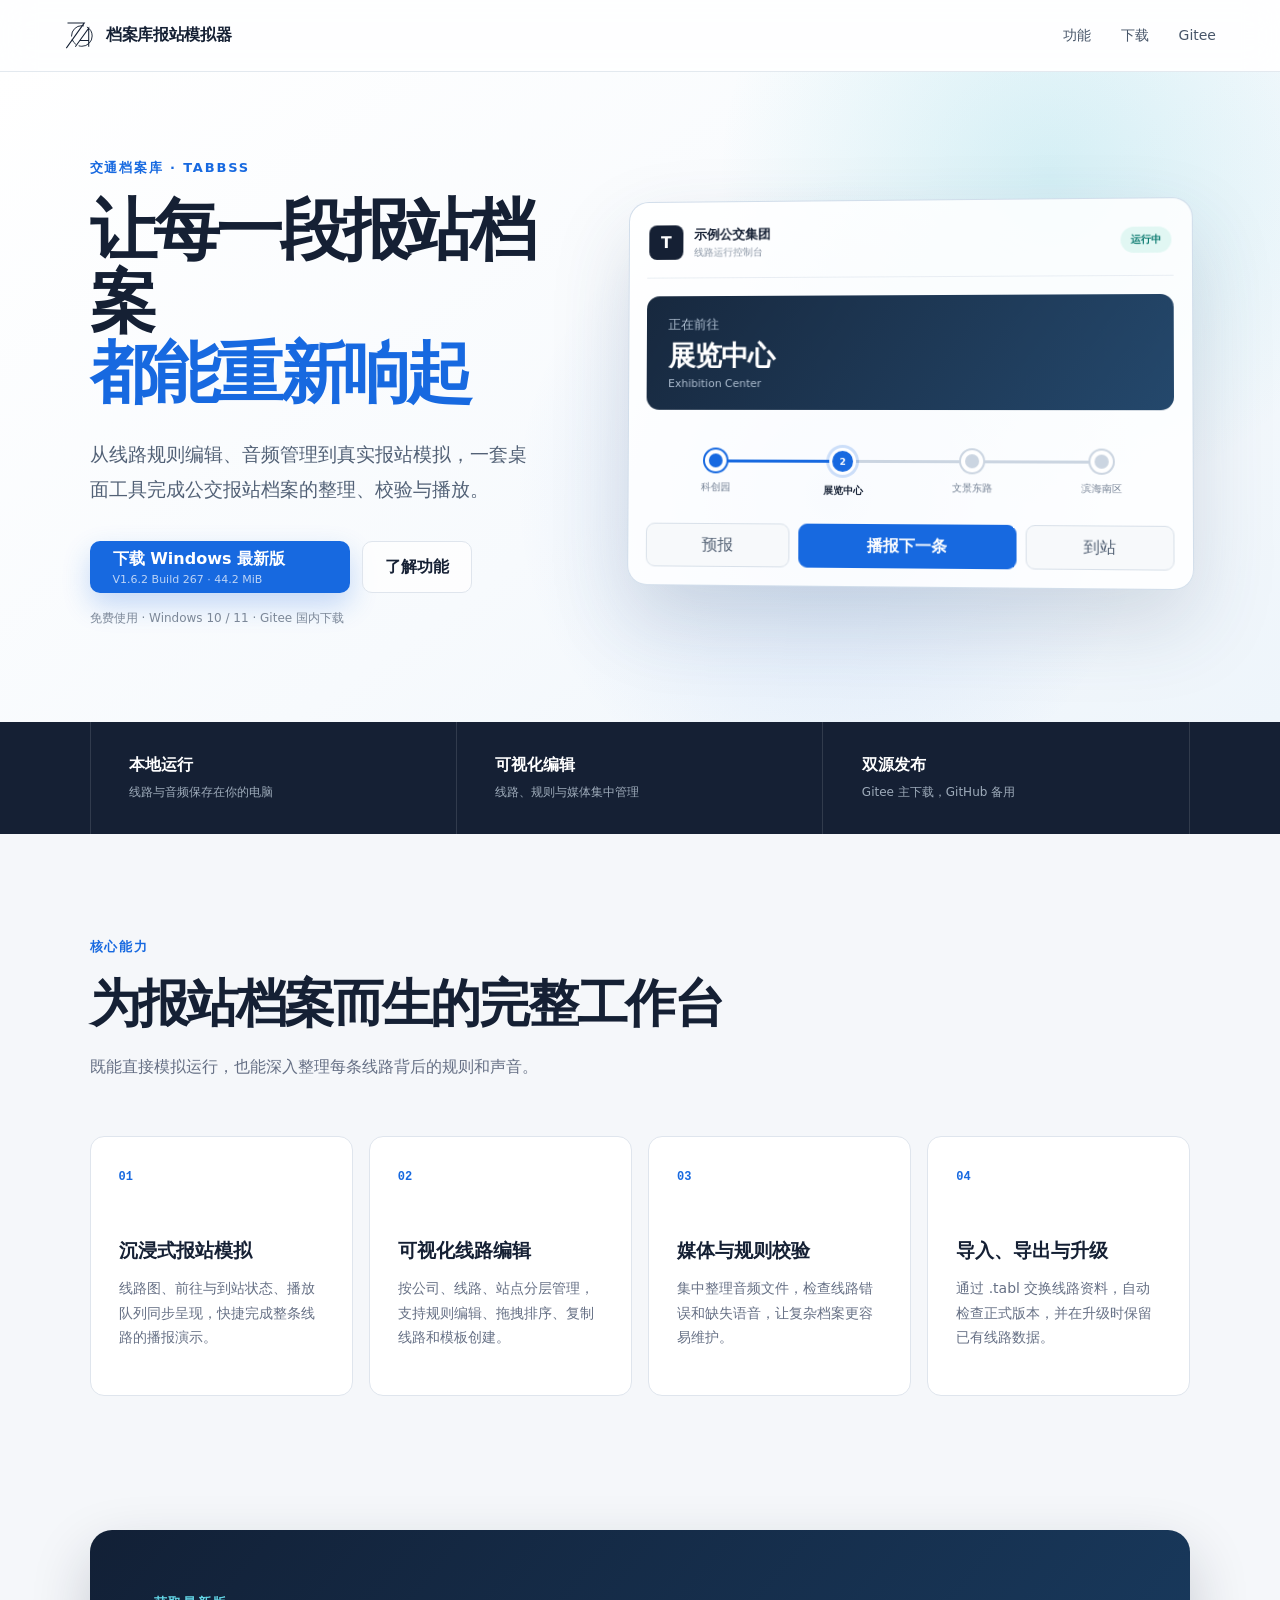
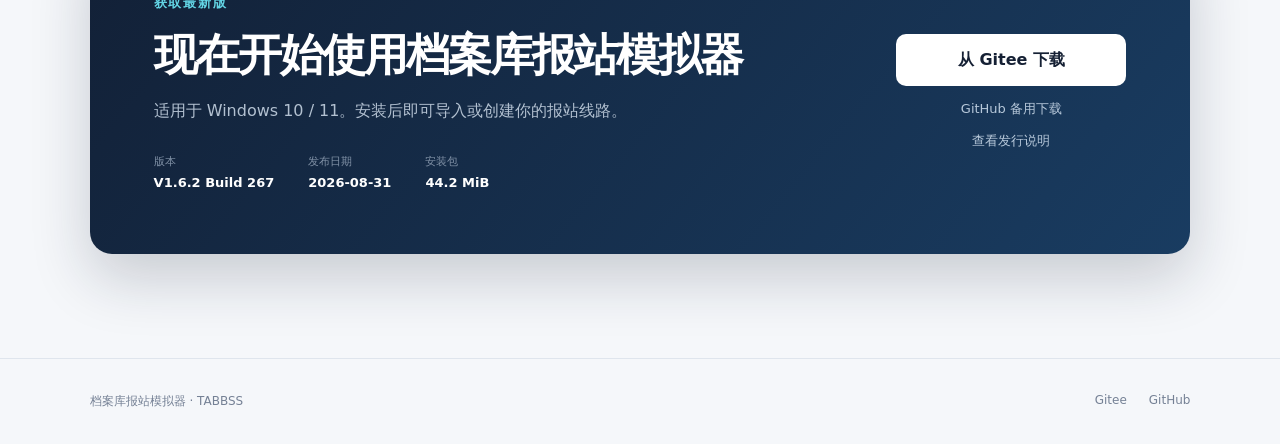
==== website/index.html @ 5444da33 "新增产品官网静态页面" ====
<!doctype html>
<html lang="zh-CN">
<head>
  <meta charset="utf-8">
  <meta name="viewport" content="width=device-width, initial-scale=1">
  <meta name="description" content="档案库报站模拟器：面向公交报站档案整理、线路编辑与模拟播放的 Windows 桌面工具。">
  <meta name="theme-color" content="#152034">
  <title>档案库报站模拟器</title>
  <link rel="stylesheet" href="./styles.css">
</head>
<body>
  <header class="site-header">
    <a class="brand" href="#top" aria-label="档案库报站模拟器首页">
      <svg class="brand-mark" viewBox="0 0 361 361" aria-hidden="true">
        <g transform="translate(26.8406 34.0322)" fill="none" stroke="currentColor" stroke-width="12">
          <polyline points="13.945 0 209.834 0 0 293.301"/>
          <path d="M104.917 277.967 260.917 60.945v217.022M158.66 204.609h101.897"/>
          <circle cx="181.159" cy="151.968" r="120" stroke-width="11" stroke-dasharray="225 36 70 36 220 36"/>
        </g>
      </svg>
      <span>档案库报站模拟器</span>
    </a>
    <nav aria-label="主导航">
      <a href="#features">功能</a>
      <a href="#download">下载</a>
      <a href="https://gitee.com/rjhu/TABBSS" target="_blank" rel="noreferrer">Gitee</a>
    </nav>
  </header>

  <main id="top">
    <section class="hero">
      <div class="hero-copy">
        <p class="eyebrow">交通档案库 · TABBSS</p>
        <h1>让每一段报站档案<br><span>都能重新响起</span></h1>
        <p class="hero-lead">从线路规则编辑、音频管理到真实报站模拟，一套桌面工具完成公交报站档案的整理、校验与播放。</p>
        <div class="hero-actions">
          <a class="button button-primary download-link" href="https://gitee.com/rjhu/TABBSS/releases" data-download="gitee">
            <span>下载 Windows 最新版</span>
            <small class="download-summary">正在读取版本信息…</small>
          </a>
          <a class="button button-secondary" href="#features">了解功能</a>
        </div>
        <p class="support-note">免费使用 · Windows 10 / 11 · Gitee 国内下载</p>
      </div>

      <div class="app-preview" aria-label="播放器界面示意">
        <div class="preview-bar">
          <span class="preview-logo">T</span>
          <div><b>示例公交集团</b><small>线路运行控制台</small></div>
          <span class="preview-pill">运行中</span>
        </div>
        <div class="route-status">
          <small>正在前往</small>
          <strong>展览中心</strong>
          <span>Exhibition Center</span>
        </div>
        <div class="route-line" aria-hidden="true">
          <div class="stop passed"><i>1</i><span>科创园</span></div>
          <div class="stop active"><i>2</i><span>展览中心</span></div>
          <div class="stop"><i>3</i><span>文景东路</span></div>
          <div class="stop"><i>4</i><span>滨海南区</span></div>
        </div>
        <div class="preview-controls">
          <button type="button" tabindex="-1">预报</button>
          <button type="button" class="control-main" tabindex="-1">播报下一条</button>
          <button type="button" tabindex="-1">到站</button>
        </div>
      </div>
    </section>

    <section class="trust-strip" aria-label="产品特点">
      <div><strong>本地运行</strong><span>线路与音频保存在你的电脑</span></div>
      <div><strong>可视化编辑</strong><span>线路、规则与媒体集中管理</span></div>
      <div><strong>双源发布</strong><span>Gitee 主下载，GitHub 备用</span></div>
    </section>

    <section class="features section" id="features">
      <div class="section-heading">
        <p class="eyebrow">核心能力</p>
        <h2>为报站档案而生的完整工作台</h2>
        <p>既能直接模拟运行，也能深入整理每条线路背后的规则和声音。</p>
      </div>
      <div class="feature-grid">
        <article><span>01</span><h3>沉浸式报站模拟</h3><p>线路图、前往与到站状态、播放队列同步呈现，快捷完成整条线路的播报演示。</p></article>
        <article><span>02</span><h3>可视化线路编辑</h3><p>按公司、线路、站点分层管理，支持规则编辑、拖拽排序、复制线路和模板创建。</p></article>
        <article><span>03</span><h3>媒体与规则校验</h3><p>集中整理音频文件，检查线路错误和缺失语音，让复杂档案更容易维护。</p></article>
        <article><span>04</span><h3>导入、导出与升级</h3><p>通过 .tabl 交换线路资料，自动检查正式版本，并在升级时保留已有线路数据。</p></article>
      </div>
    </section>

    <section class="download-section section" id="download">
      <div class="download-card">
        <div>
          <p class="eyebrow">获取最新版</p>
          <h2>现在开始使用档案库报站模拟器</h2>
          <p>适用于 Windows 10 / 11。安装后即可导入或创建你的报站线路。</p>
          <dl>
            <div><dt>版本</dt><dd id="versionText">V1.6.2 Build 267</dd></div>
            <div><dt>发布日期</dt><dd id="publishedText">2026-08-31</dd></div>
            <div><dt>安装包</dt><dd id="sizeText">44.2 MiB</dd></div>
          </dl>
        </div>
        <div class="download-actions">
          <a class="button button-light download-link" href="https://gitee.com/rjhu/TABBSS/releases" data-download="gitee">从 Gitee 下载</a>
          <a class="text-link download-link" href="https://github.com/R-J-Hu/TABBSS/releases" data-download="github">GitHub 备用下载</a>
          <a class="text-link" id="releasePageLink" href="https://gitee.com/rjhu/TABBSS/releases" target="_blank" rel="noreferrer">查看发行说明</a>
        </div>
      </div>
    </section>
  </main>

  <footer>
    <span>档案库报站模拟器 · TABBSS</span>
    <div><a href="https://gitee.com/rjhu/TABBSS" target="_blank" rel="noreferrer">Gitee</a><a href="https://github.com/R-J-Hu/TABBSS" target="_blank" rel="noreferrer">GitHub</a></div>
  </footer>

  <script src="./app.js" defer></script>
</body>
</html>
---- website/styles.css ----
:root {
  color-scheme: light;
  --ink: #152034;
  --muted: #667085;
  --line: #dfe5ed;
  --blue: #1769e0;
  --blue-dark: #0e4fab;
  --cyan: #29b8cd;
  --paper: #f5f7fa;
  --white: #fff;
  font-family: Inter, "Segoe UI", "Microsoft YaHei", system-ui, sans-serif;
}

* { box-sizing: border-box; }
html { scroll-behavior: smooth; }
body { margin: 0; color: var(--ink); background: var(--paper); }
a { color: inherit; text-decoration: none; }
button { font: inherit; }

.site-header {
  height: 72px;
  padding: 0 clamp(24px, 5vw, 80px);
  display: flex;
  align-items: center;
  justify-content: space-between;
  background: rgba(255,255,255,.88);
  border-bottom: 1px solid rgba(223,229,237,.85);
  backdrop-filter: blur(16px);
  position: sticky;
  top: 0;
  z-index: 10;
}

.brand { display: flex; align-items: center; gap: 11px; font-weight: 750; letter-spacing: -.02em; }
.brand-mark { width: 31px; height: 31px; color: var(--ink); }
nav { display: flex; gap: 30px; font-size: 14px; color: #48566a; }
nav a:hover, footer a:hover { color: var(--blue); }

.hero {
  min-height: 650px;
  padding: 80px clamp(24px, 7vw, 112px) 88px;
  display: grid;
  grid-template-columns: minmax(0, .88fr) minmax(480px, 1.12fr);
  gap: clamp(54px, 7vw, 112px);
  align-items: center;
  overflow: hidden;
  background:
    radial-gradient(circle at 82% 16%, rgba(41,184,205,.17), transparent 28%),
    radial-gradient(circle at 65% 65%, rgba(23,105,224,.13), transparent 34%),
    linear-gradient(145deg, #fff 0%, #f7fafd 55%, #eef5fb 100%);
}

.eyebrow { margin: 0 0 18px; color: var(--blue); font-size: 13px; font-weight: 800; letter-spacing: .14em; text-transform: uppercase; }
h1 { margin: 0; font-size: clamp(46px, 5.2vw, 76px); line-height: 1.08; letter-spacing: -.055em; }
h1 span { color: var(--blue); }
.hero-lead { max-width: 610px; margin: 28px 0 0; color: #526176; font-size: clamp(17px, 1.5vw, 20px); line-height: 1.8; }
.hero-actions { display: flex; align-items: stretch; gap: 12px; margin-top: 34px; }
.button { min-height: 52px; padding: 0 22px; border: 1px solid transparent; border-radius: 10px; display: inline-flex; align-items: center; justify-content: center; font-weight: 750; transition: transform .18s ease, background .18s ease, box-shadow .18s ease; }
.button:hover { transform: translateY(-2px); }
.button-primary { min-width: 260px; flex-direction: column; align-items: flex-start; color: #fff; background: var(--blue); box-shadow: 0 12px 28px rgba(23,105,224,.24); }
.button-primary:hover { background: var(--blue-dark); box-shadow: 0 16px 32px rgba(23,105,224,.28); }
.button-primary small { margin-top: 3px; color: rgba(255,255,255,.72); font-size: 11px; font-weight: 500; }
.button-secondary { background: rgba(255,255,255,.72); border-color: var(--line); }
.button-secondary:hover { background: #fff; }
.support-note { margin: 17px 0 0; color: #7b8798; font-size: 12px; }

.app-preview { padding: 18px; border: 1px solid rgba(198,213,229,.8); border-radius: 20px; background: rgba(255,255,255,.84); box-shadow: 0 34px 80px rgba(46,73,108,.17); transform: perspective(1100px) rotateY(-3deg) rotateX(1deg); }
.preview-bar { display: flex; align-items: center; gap: 11px; padding: 5px 2px 18px; border-bottom: 1px solid #e8edf3; }
.preview-logo { width: 35px; height: 35px; border-radius: 8px; display: grid; place-items: center; color: #fff; background: var(--ink); font-weight: 900; }
.preview-bar div { display: flex; flex-direction: column; gap: 2px; }
.preview-bar b { font-size: 13px; }
.preview-bar small { color: #8b96a6; font-size: 10px; }
.preview-pill { margin-left: auto; padding: 6px 10px; border-radius: 99px; color: #08786e; background: #e1f7f3; font-size: 10px; font-weight: 800; }
.route-status { margin: 18px 0; padding: 20px 22px; border-radius: 13px; color: #fff; background: linear-gradient(125deg, #17283e, #24486c); }
.route-status small, .route-status span { display: block; color: #aebed0; }
.route-status strong { display: block; margin: 4px 0 2px; font-size: 28px; letter-spacing: -.03em; }
.route-status span { font-size: 11px; }
.route-line { display: flex; justify-content: space-between; position: relative; padding: 22px 10px 17px; }
.route-line::before { content: ""; position: absolute; left: 13%; right: 13%; top: 32px; height: 3px; background: linear-gradient(90deg, var(--blue) 0 34%, #cbd5e1 34%); }
.stop { width: 24%; display: flex; flex-direction: column; align-items: center; gap: 9px; z-index: 1; color: #738094; font-size: 10px; text-align: center; }
.stop i { width: 22px; height: 22px; border: 4px solid #fff; border-radius: 50%; background: #cbd5e1; box-shadow: 0 0 0 2px #cbd5e1; font-style: normal; color: transparent; }
.stop.passed i { background: var(--blue); box-shadow: 0 0 0 2px var(--blue); }
.stop.active { color: var(--ink); font-weight: 800; }
.stop.active i { width: 27px; height: 27px; margin-top: -2px; display: grid; place-items: center; color: #fff; background: var(--blue); border-width: 3px; box-shadow: 0 0 0 3px rgba(23,105,224,.2); font-size: 9px; }
.preview-controls { display: grid; grid-template-columns: 1fr 1.5fr 1fr; gap: 9px; margin-top: 9px; }
.preview-controls button { height: 44px; border: 1px solid #d8e0e9; border-radius: 9px; color: #536174; background: #f7f9fb; }
.preview-controls .control-main { color: #fff; background: var(--blue); border-color: var(--blue); font-weight: 750; }

.trust-strip { padding: 0 clamp(24px, 7vw, 112px); display: grid; grid-template-columns: repeat(3, 1fr); background: var(--ink); color: #fff; }
.trust-strip div { min-height: 112px; padding: 28px clamp(18px, 3vw, 44px); display: flex; flex-direction: column; justify-content: center; gap: 8px; border-right: 1px solid rgba(255,255,255,.12); }
.trust-strip div:first-child { border-left: 1px solid rgba(255,255,255,.12); }
.trust-strip strong { font-size: 16px; }
.trust-strip span { color: #9eabba; font-size: 12px; }

.section { padding: 104px clamp(24px, 7vw, 112px); }
.section-heading { max-width: 720px; }
.section h2 { margin: 0; font-size: clamp(34px, 4vw, 54px); line-height: 1.16; letter-spacing: -.045em; }
.section-heading > p:last-child { margin: 20px 0 0; color: var(--muted); line-height: 1.8; }
.feature-grid { display: grid; grid-template-columns: repeat(4, 1fr); gap: 16px; margin-top: 54px; }
.feature-grid article { min-height: 260px; padding: 28px; border: 1px solid var(--line); border-radius: 14px; background: #fff; transition: transform .2s ease, box-shadow .2s ease; }
.feature-grid article:hover { transform: translateY(-5px); box-shadow: 0 18px 38px rgba(35,58,87,.09); }
.feature-grid article > span { color: var(--blue); font: 800 12px/1 monospace; }
.feature-grid h3 { margin: 54px 0 12px; font-size: 19px; }
.feature-grid p { margin: 0; color: var(--muted); font-size: 14px; line-height: 1.75; }

.download-section { padding-top: 30px; }
.download-card { padding: clamp(34px, 5vw, 68px); display: grid; grid-template-columns: 1fr auto; gap: 64px; align-items: center; border-radius: 22px; color: #fff; background: linear-gradient(130deg, #122036, #193c61); box-shadow: 0 24px 60px rgba(21,32,52,.2); }
.download-card .eyebrow { color: #63d5e5; }
.download-card h2 { max-width: 720px; font-size: clamp(30px, 3.4vw, 48px); }
.download-card p:not(.eyebrow) { color: #b2c0d0; line-height: 1.7; }
dl { display: flex; gap: 34px; margin: 30px 0 0; }
dl div { display: flex; flex-direction: column; gap: 6px; }
dt { color: #8091a6; font-size: 11px; }
dd { margin: 0; font-size: 13px; font-weight: 700; }
.download-actions { min-width: 230px; display: flex; flex-direction: column; align-items: stretch; gap: 14px; text-align: center; }
.button-light { color: var(--ink); background: #fff; }
.button-light:hover { background: #eaf3ff; }
.text-link { color: #b7c8da; font-size: 13px; }
.text-link:hover { color: #fff; }

footer { padding: 34px clamp(24px, 7vw, 112px); display: flex; justify-content: space-between; color: #758195; border-top: 1px solid var(--line); font-size: 12px; }
footer div { display: flex; gap: 22px; }

@media (max-width: 1000px) {
  .hero { grid-template-columns: 1fr; padding-top: 62px; }
  .hero-copy { max-width: 760px; }
  .app-preview { max-width: 720px; transform: none; }
  .feature-grid { grid-template-columns: repeat(2, 1fr); }
  .download-card { grid-template-columns: 1fr; gap: 38px; }
  .download-actions { max-width: 320px; }
}

@media (max-width: 640px) {
  .site-header { height: 62px; padding: 0 18px; }
  .brand span { font-size: 14px; }
  .brand-mark { width: 27px; height: 27px; }
  nav a:not(:last-child) { display: none; }
  .hero { min-height: 0; padding: 54px 20px 62px; gap: 42px; }
  h1 { font-size: clamp(42px, 13vw, 58px); }
  .hero-lead { font-size: 16px; }
  .hero-actions { flex-direction: column; }
  .button-primary { width: 100%; align-items: center; }
  .app-preview { padding: 12px; border-radius: 15px; }
  .route-status { padding: 16px; }
  .route-status strong { font-size: 23px; }
  .stop span { font-size: 9px; }
  .preview-controls button { font-size: 12px; }
  .trust-strip { grid-template-columns: 1fr; padding: 0 20px; }
  .trust-strip div, .trust-strip div:first-child { min-height: 86px; padding: 20px; border-left: 0; border-right: 0; border-bottom: 1px solid rgba(255,255,255,.12); }
  .section { padding: 76px 20px; }
  .feature-grid { grid-template-columns: 1fr; margin-top: 38px; }
  .feature-grid article { min-height: 220px; }
  .download-section { padding-top: 0; }
  .download-card { padding: 32px 24px; border-radius: 16px; }
  dl { flex-wrap: wrap; gap: 20px 28px; }
  footer { padding: 28px 20px; flex-direction: column; gap: 15px; }
}

@media (prefers-reduced-motion: reduce) {
  html { scroll-behavior: auto; }
  *, *::before, *::after { transition: none !important; }
}
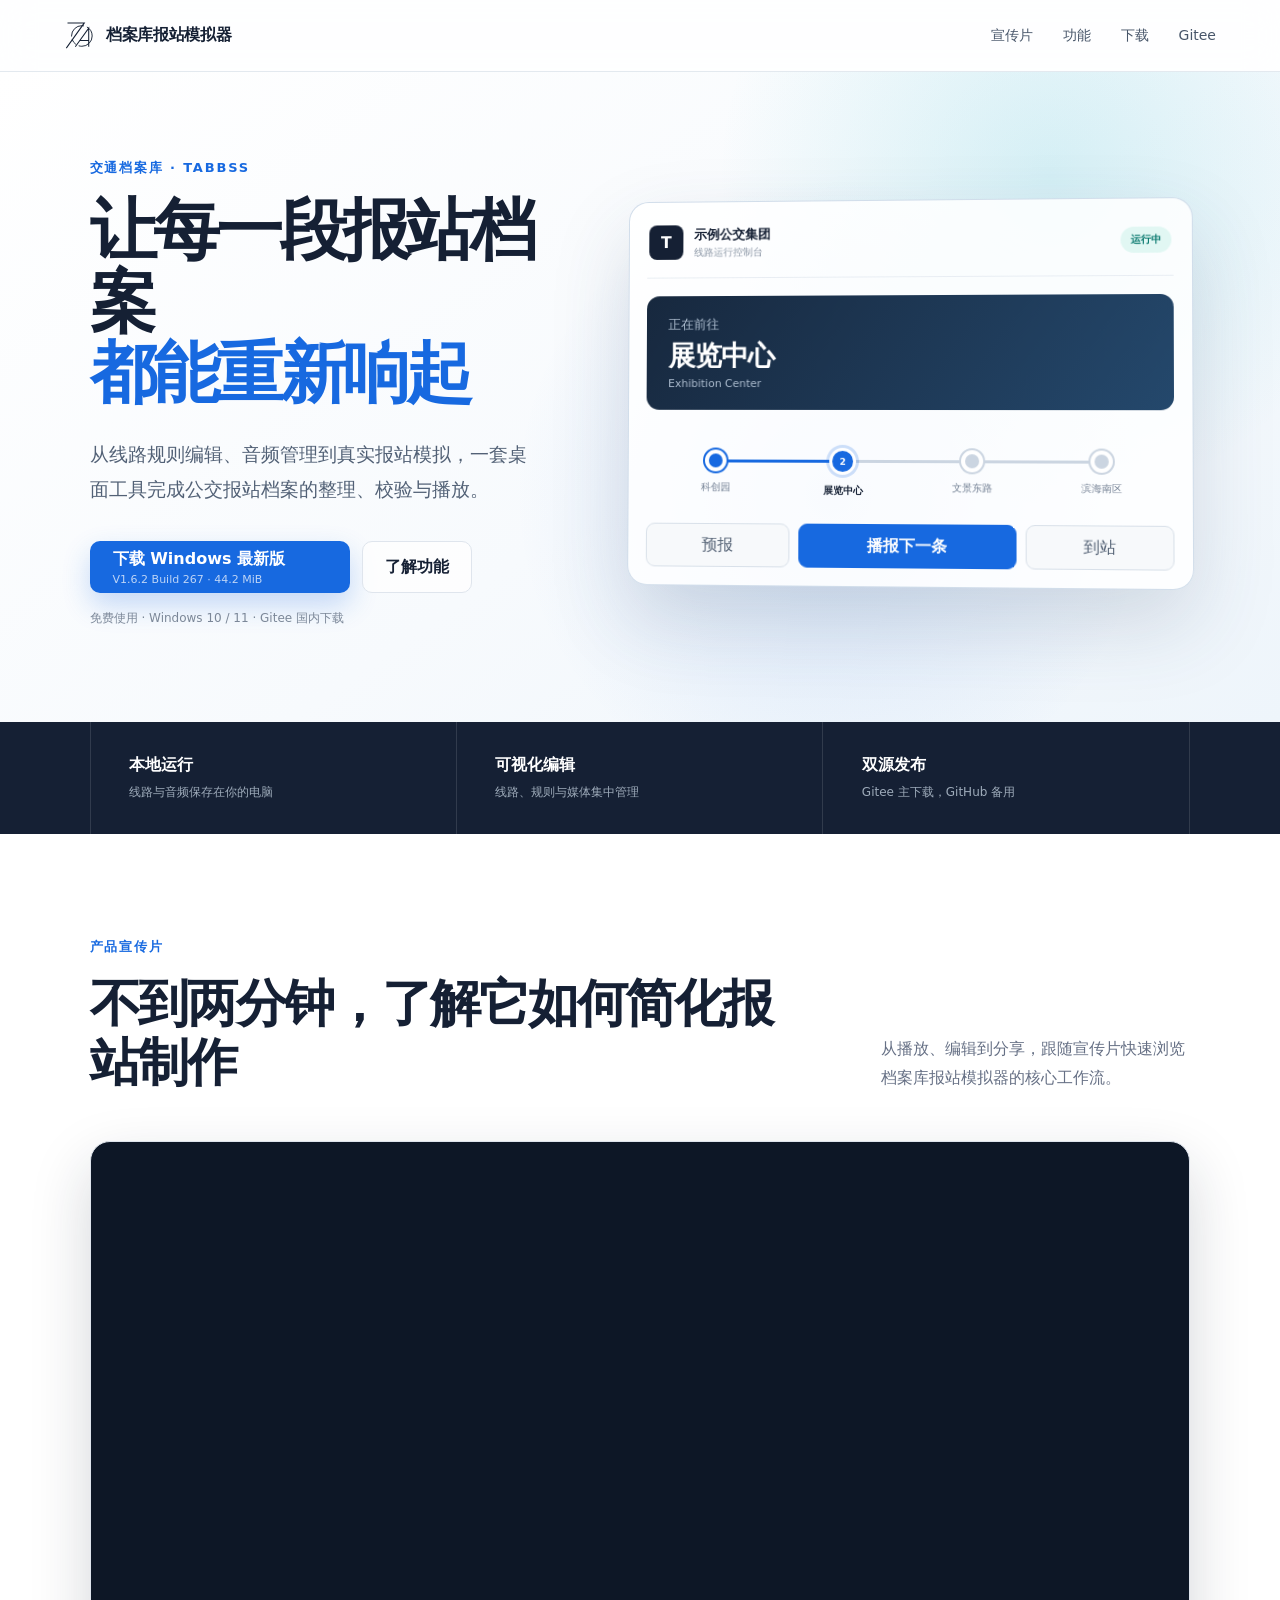
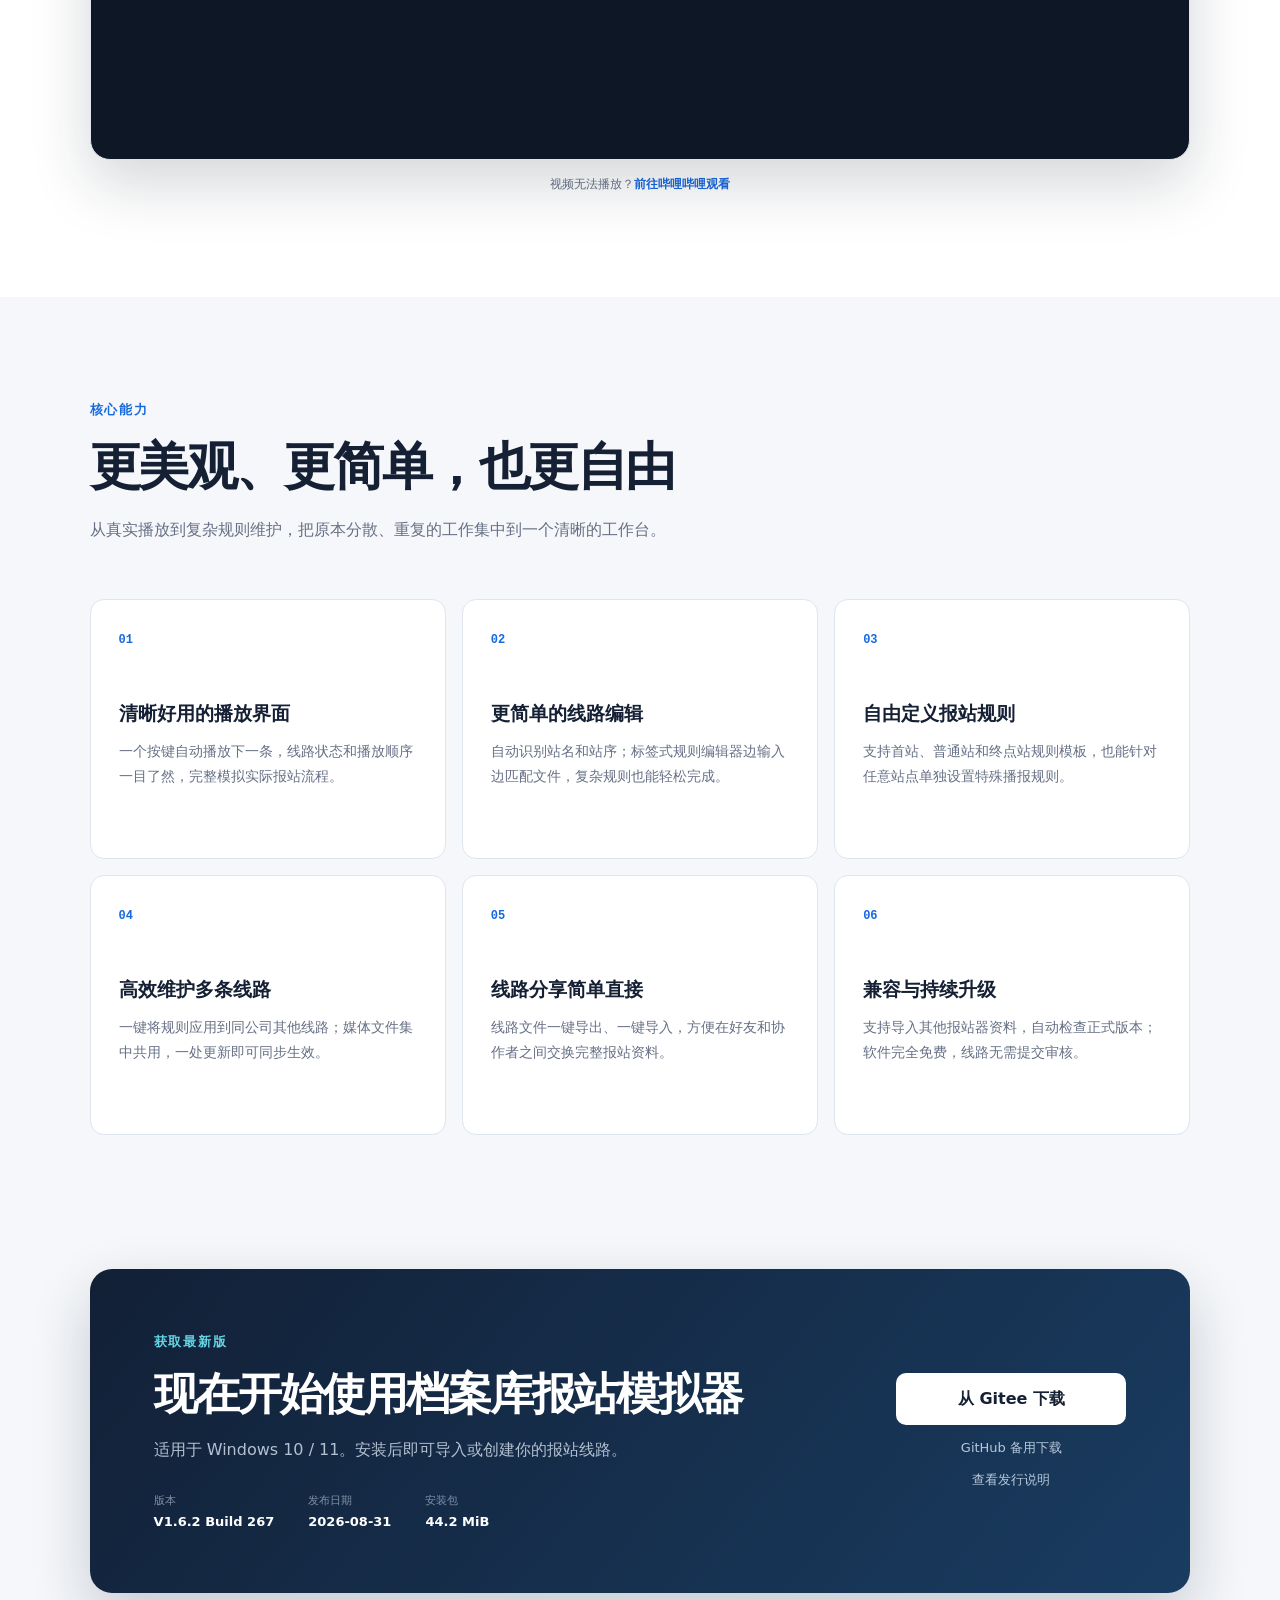
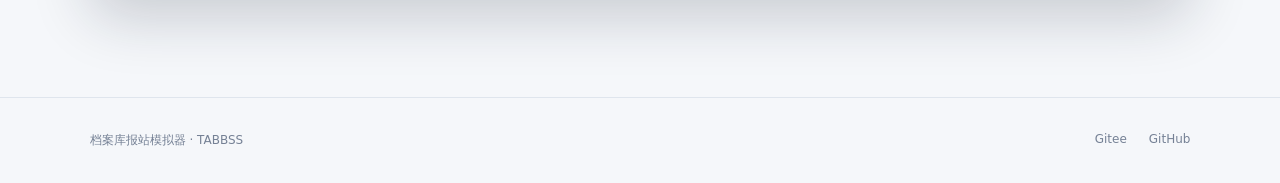
==== commit 7ada1050: "嵌入宣传片并完善产品卖点" ====
--- a/website/index.html
+++ b/website/index.html
@@ -5,6 +5,7 @@
   <meta name="viewport" content="width=device-width, initial-scale=1">
   <meta name="description" content="档案库报站模拟器：面向公交报站档案整理、线路编辑与模拟播放的 Windows 桌面工具。">
   <meta name="theme-color" content="#152034">
+  <link rel="icon" href="data:image/svg+xml,%3Csvg xmlns='http://www.w3.org/2000/svg' viewBox='0 0 64 64'%3E%3Crect width='64' height='64' rx='14' fill='%23152034'/%3E%3Cpath d='M13 13h36L17 51m15-8 19-27v27M38 34h13' fill='none' stroke='white' stroke-width='5'/%3E%3C/svg%3E">
   <title>档案库报站模拟器</title>
   <link rel="stylesheet" href="./styles.css">
 </head>
@@ -21,6 +22,7 @@
       <span>档案库报站模拟器</span>
     </a>
     <nav aria-label="主导航">
+      <a href="#video">宣传片</a>
       <a href="#features">功能</a>
       <a href="#download">下载</a>
       <a href="https://gitee.com/rjhu/TABBSS" target="_blank" rel="noreferrer">Gitee</a>
@@ -74,17 +76,41 @@
       <div><strong>双源发布</strong><span>Gitee 主下载，GitHub 备用</span></div>
     </section>
 
+    <section class="video-section section" id="video">
+      <div class="section-heading video-heading">
+        <div>
+          <p class="eyebrow">产品宣传片</p>
+          <h2>不到两分钟，了解它如何简化报站制作</h2>
+        </div>
+        <p>从播放、编辑到分享，跟随宣传片快速浏览档案库报站模拟器的核心工作流。</p>
+      </div>
+      <div class="video-frame">
+        <iframe
+          src="https://player.bilibili.com/player.html?bvid=BV1Q68t6CEsr&page=1&high_quality=1&danmaku=0&autoplay=0"
+          title="档案库报站模拟器宣传片"
+          loading="lazy"
+          scrolling="no"
+          frameborder="0"
+          allow="fullscreen; autoplay; encrypted-media; picture-in-picture"
+          referrerpolicy="strict-origin-when-cross-origin"
+          allowfullscreen></iframe>
+      </div>
+      <p class="video-fallback">视频无法播放？<a href="https://www.bilibili.com/video/BV1Q68t6CEsr/" target="_blank" rel="noreferrer">前往哔哩哔哩观看</a></p>
+    </section>
+
     <section class="features section" id="features">
       <div class="section-heading">
         <p class="eyebrow">核心能力</p>
-        <h2>为报站档案而生的完整工作台</h2>
-        <p>既能直接模拟运行，也能深入整理每条线路背后的规则和声音。</p>
+        <h2>更美观、更简单，也更自由</h2>
+        <p>从真实播放到复杂规则维护，把原本分散、重复的工作集中到一个清晰的工作台。</p>
       </div>
       <div class="feature-grid">
-        <article><span>01</span><h3>沉浸式报站模拟</h3><p>线路图、前往与到站状态、播放队列同步呈现，快捷完成整条线路的播报演示。</p></article>
-        <article><span>02</span><h3>可视化线路编辑</h3><p>按公司、线路、站点分层管理，支持规则编辑、拖拽排序、复制线路和模板创建。</p></article>
-        <article><span>03</span><h3>媒体与规则校验</h3><p>集中整理音频文件，检查线路错误和缺失语音，让复杂档案更容易维护。</p></article>
-        <article><span>04</span><h3>导入、导出与升级</h3><p>通过 .tabl 交换线路资料，自动检查正式版本，并在升级时保留已有线路数据。</p></article>
+        <article><span>01</span><h3>清晰好用的播放界面</h3><p>一个按键自动播放下一条，线路状态和播放顺序一目了然，完整模拟实际报站流程。</p></article>
+        <article><span>02</span><h3>更简单的线路编辑</h3><p>自动识别站名和站序；标签式规则编辑器边输入边匹配文件，复杂规则也能轻松完成。</p></article>
+        <article><span>03</span><h3>自由定义报站规则</h3><p>支持首站、普通站和终点站规则模板，也能针对任意站点单独设置特殊播报规则。</p></article>
+        <article><span>04</span><h3>高效维护多条线路</h3><p>一键将规则应用到同公司其他线路；媒体文件集中共用，一处更新即可同步生效。</p></article>
+        <article><span>05</span><h3>线路分享简单直接</h3><p>线路文件一键导出、一键导入，方便在好友和协作者之间交换完整报站资料。</p></article>
+        <article><span>06</span><h3>兼容与持续升级</h3><p>支持导入其他报站器资料，自动检查正式版本；软件完全免费，线路无需提交审核。</p></article>
       </div>
     </section>
 
--- a/website/styles.css
+++ b/website/styles.css
@@ -96,7 +96,17 @@
 .section-heading { max-width: 720px; }
 .section h2 { margin: 0; font-size: clamp(34px, 4vw, 54px); line-height: 1.16; letter-spacing: -.045em; }
 .section-heading > p:last-child { margin: 20px 0 0; color: var(--muted); line-height: 1.8; }
-.feature-grid { display: grid; grid-template-columns: repeat(4, 1fr); gap: 16px; margin-top: 54px; }
+
+.video-section { background: #fff; }
+.video-heading { max-width: none; display: grid; grid-template-columns: minmax(0, 1.4fr) minmax(280px, .6fr); gap: 70px; align-items: end; }
+.video-heading > p { margin: 0 0 5px; color: var(--muted); line-height: 1.8; }
+.video-frame { position: relative; aspect-ratio: 16 / 9; margin-top: 48px; overflow: hidden; border: 1px solid var(--line); border-radius: 20px; background: #0d1726; box-shadow: 0 24px 60px rgba(21,32,52,.18); }
+.video-frame iframe { position: absolute; inset: 0; width: 100%; height: 100%; }
+.video-fallback { margin: 16px 0 0; color: var(--muted); font-size: 12px; text-align: center; }
+.video-fallback a { color: var(--blue); font-weight: 700; }
+
+.features { background: var(--paper); }
+.feature-grid { display: grid; grid-template-columns: repeat(3, 1fr); gap: 16px; margin-top: 54px; }
 .feature-grid article { min-height: 260px; padding: 28px; border: 1px solid var(--line); border-radius: 14px; background: #fff; transition: transform .2s ease, box-shadow .2s ease; }
 .feature-grid article:hover { transform: translateY(-5px); box-shadow: 0 18px 38px rgba(35,58,87,.09); }
 .feature-grid article > span { color: var(--blue); font: 800 12px/1 monospace; }
@@ -126,6 +136,7 @@
   .hero-copy { max-width: 760px; }
   .app-preview { max-width: 720px; transform: none; }
   .feature-grid { grid-template-columns: repeat(2, 1fr); }
+  .video-heading { grid-template-columns: 1fr; gap: 20px; }
   .download-card { grid-template-columns: 1fr; gap: 38px; }
   .download-actions { max-width: 320px; }
 }
@@ -148,6 +159,7 @@
   .trust-strip { grid-template-columns: 1fr; padding: 0 20px; }
   .trust-strip div, .trust-strip div:first-child { min-height: 86px; padding: 20px; border-left: 0; border-right: 0; border-bottom: 1px solid rgba(255,255,255,.12); }
   .section { padding: 76px 20px; }
+  .video-frame { margin-top: 34px; border-radius: 12px; }
   .feature-grid { grid-template-columns: 1fr; margin-top: 38px; }
   .feature-grid article { min-height: 220px; }
   .download-section { padding-top: 0; }
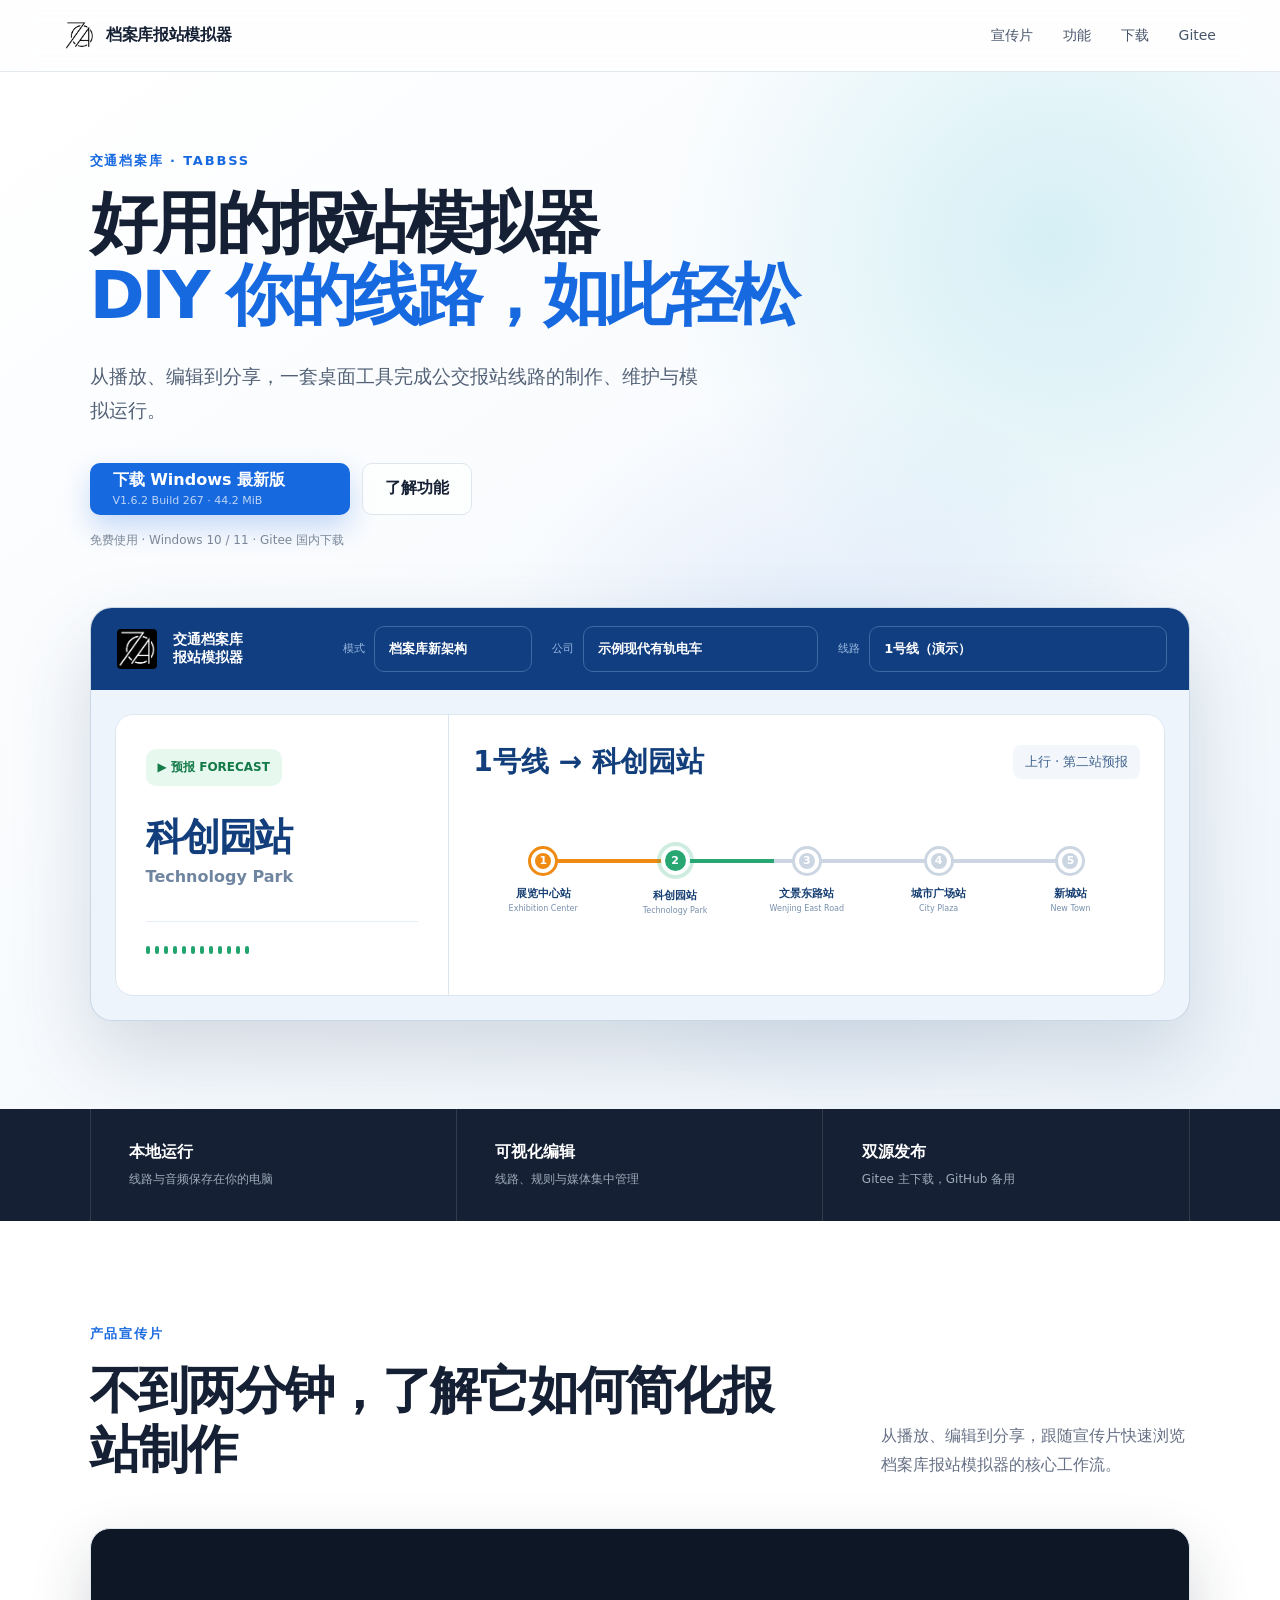
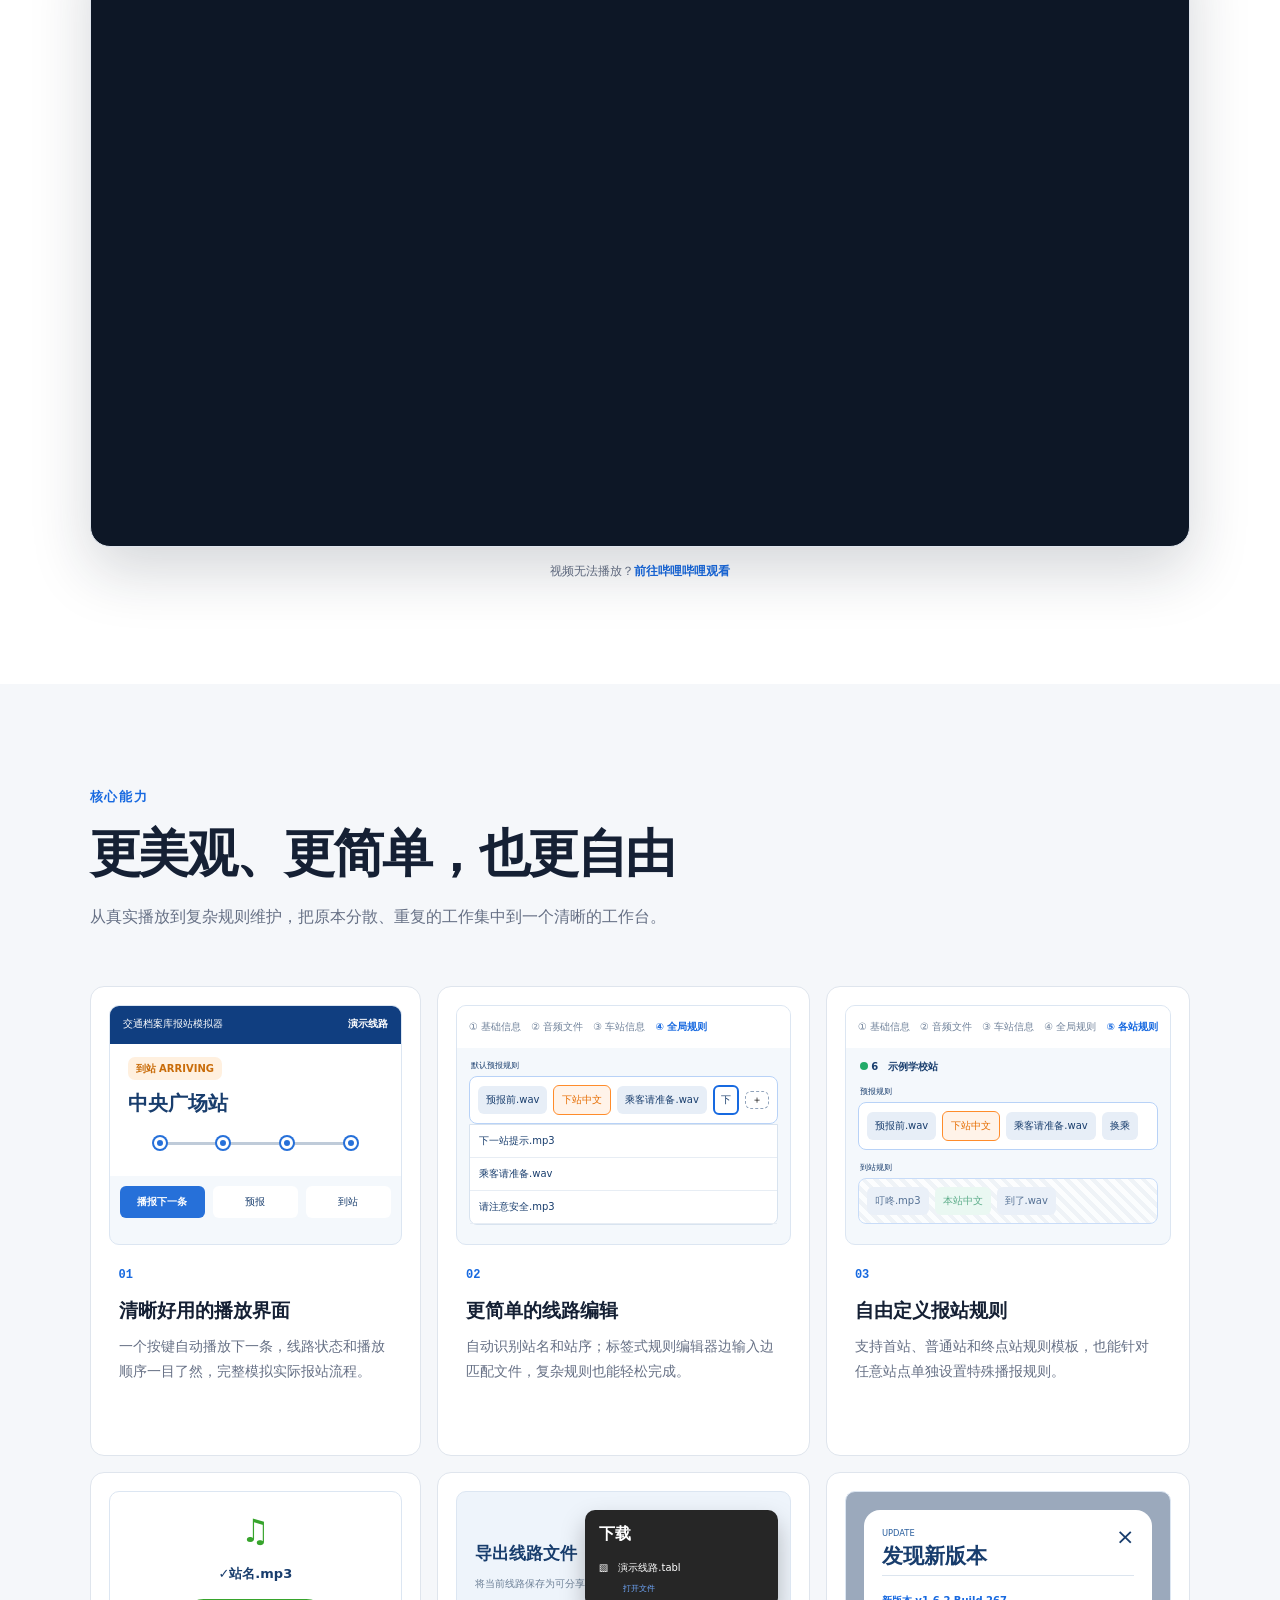
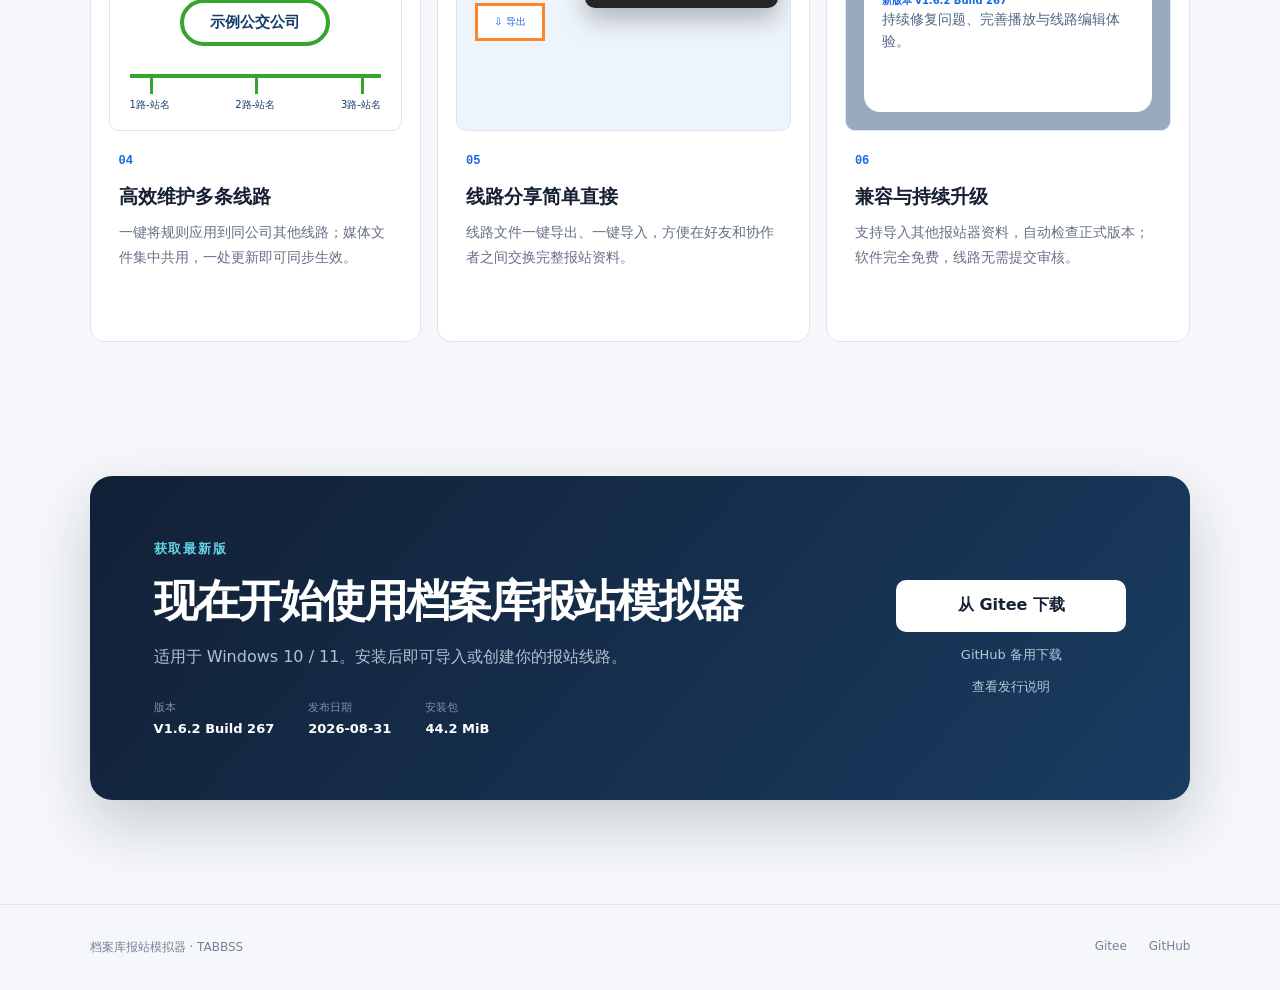
==== commit 8245b2de: "重做官网首图与功能展示" ====
--- a/website/index.html
+++ b/website/index.html
@@ -12,13 +12,7 @@
 <body>
   <header class="site-header">
     <a class="brand" href="#top" aria-label="档案库报站模拟器首页">
-      <svg class="brand-mark" viewBox="0 0 361 361" aria-hidden="true">
-        <g transform="translate(26.8406 34.0322)" fill="none" stroke="currentColor" stroke-width="12">
-          <polyline points="13.945 0 209.834 0 0 293.301"/>
-          <path d="M104.917 277.967 260.917 60.945v217.022M158.66 204.609h101.897"/>
-          <circle cx="181.159" cy="151.968" r="120" stroke-width="11" stroke-dasharray="225 36 70 36 220 36"/>
-        </g>
-      </svg>
+      <img class="brand-mark" src="./assets/tabbss-logo.png" alt="">
       <span>档案库报站模拟器</span>
     </a>
     <nav aria-label="主导航">
@@ -33,8 +27,8 @@
     <section class="hero">
       <div class="hero-copy">
         <p class="eyebrow">交通档案库 · TABBSS</p>
-        <h1>让每一段报站档案<br><span>都能重新响起</span></h1>
-        <p class="hero-lead">从线路规则编辑、音频管理到真实报站模拟，一套桌面工具完成公交报站档案的整理、校验与播放。</p>
+        <h1>好用的报站模拟器<br><span>DIY 你的线路，如此轻松</span></h1>
+        <p class="hero-lead">从播放、编辑到分享，一套桌面工具完成公交报站线路的制作、维护与模拟运行。</p>
         <div class="hero-actions">
           <a class="button button-primary download-link" href="https://gitee.com/rjhu/TABBSS/releases" data-download="gitee">
             <span>下载 Windows 最新版</span>
@@ -45,27 +39,32 @@
         <p class="support-note">免费使用 · Windows 10 / 11 · Gitee 国内下载</p>
       </div>
 
-      <div class="app-preview" aria-label="播放器界面示意">
-        <div class="preview-bar">
-          <span class="preview-logo">T</span>
-          <div><b>示例公交集团</b><small>线路运行控制台</small></div>
-          <span class="preview-pill">运行中</span>
+      <div class="app-preview" aria-label="档案库报站模拟器播放器顶部示意">
+        <div class="app-topbar">
+          <div class="app-brand"><img src="./assets/tabbss-logo.png" alt=""><strong>交通档案库<br>报站模拟器</strong></div>
+          <label>模式 <b>档案库新架构</b></label>
+          <label>公司 <b>示例现代有轨电车</b></label>
+          <label>线路 <b>1号线（演示）</b></label>
         </div>
-        <div class="route-status">
-          <small>正在前往</small>
-          <strong>展览中心</strong>
-          <span>Exhibition Center</span>
-        </div>
-        <div class="route-line" aria-hidden="true">
-          <div class="stop passed"><i>1</i><span>科创园</span></div>
-          <div class="stop active"><i>2</i><span>展览中心</span></div>
-          <div class="stop"><i>3</i><span>文景东路</span></div>
-          <div class="stop"><i>4</i><span>滨海南区</span></div>
-        </div>
-        <div class="preview-controls">
-          <button type="button" tabindex="-1">预报</button>
-          <button type="button" class="control-main" tabindex="-1">播报下一条</button>
-          <button type="button" tabindex="-1">到站</button>
+        <div class="app-player">
+          <div class="station-panel">
+            <span class="state-badge">▶ 预报 FORECAST</span>
+            <strong>科创园站</strong>
+            <small>Technology Park</small>
+            <div class="wave-line" aria-label="播放波形动画">
+              <i></i><i></i><i></i><i></i><i></i><i></i><i></i><i></i><i></i><i></i><i></i><i></i>
+            </div>
+          </div>
+          <div class="line-panel">
+            <div class="line-title"><strong>1号线 → 科创园站</strong><small>上行 · 第二站预报</small></div>
+            <div class="route-line" aria-hidden="true">
+              <div class="stop passed"><i>1</i><span>展览中心站<small>Exhibition Center</small></span></div>
+              <div class="stop active"><i>2</i><span>科创园站<small>Technology Park</small></span></div>
+              <div class="stop"><i>3</i><span>文景东路站<small>Wenjing East Road</small></span></div>
+              <div class="stop"><i>4</i><span>城市广场站<small>City Plaza</small></span></div>
+              <div class="stop"><i>5</i><span>新城站<small>New Town</small></span></div>
+            </div>
+          </div>
         </div>
       </div>
     </section>
@@ -105,12 +104,30 @@
         <p>从真实播放到复杂规则维护，把原本分散、重复的工作集中到一个清晰的工作台。</p>
       </div>
       <div class="feature-grid">
-        <article><span>01</span><h3>清晰好用的播放界面</h3><p>一个按键自动播放下一条，线路状态和播放顺序一目了然，完整模拟实际报站流程。</p></article>
-        <article><span>02</span><h3>更简单的线路编辑</h3><p>自动识别站名和站序；标签式规则编辑器边输入边匹配文件，复杂规则也能轻松完成。</p></article>
-        <article><span>03</span><h3>自由定义报站规则</h3><p>支持首站、普通站和终点站规则模板，也能针对任意站点单独设置特殊播报规则。</p></article>
-        <article><span>04</span><h3>高效维护多条线路</h3><p>一键将规则应用到同公司其他线路；媒体文件集中共用，一处更新即可同步生效。</p></article>
-        <article><span>05</span><h3>线路分享简单直接</h3><p>线路文件一键导出、一键导入，方便在好友和协作者之间交换完整报站资料。</p></article>
-        <article><span>06</span><h3>兼容与持续升级</h3><p>支持导入其他报站器资料，自动检查正式版本；软件完全免费，线路无需提交审核。</p></article>
+        <article>
+          <div class="feature-visual visual-player"><div class="mini-top">交通档案库报站模拟器 <b>演示线路</b></div><div class="mini-map"><span class="mini-arrive">到站 ARRIVING</span><strong>中央广场站</strong><div class="mini-route"><i></i><i></i><i></i><i></i></div></div><div class="mini-controls"><b>播报下一条</b><span>预报</span><span>到站</span></div></div>
+          <span>01</span><h3>清晰好用的播放界面</h3><p>一个按键自动播放下一条，线路状态和播放顺序一目了然，完整模拟实际报站流程。</p>
+        </article>
+        <article>
+          <div class="feature-visual visual-editor"><div class="mini-tabs">① 基础信息　② 音频文件　③ 车站信息　<b>④ 全局规则</b></div><small>默认预报规则</small><div class="rule-row"><em>预报前.wav</em><em class="param">下站中文</em><em>乘客请准备.wav</em><i>下</i><button>＋</button></div><div class="file-list"><span>下一站提示.mp3</span><span>乘客请准备.wav</span><span>请注意安全.mp3</span></div></div>
+          <span>02</span><h3>更简单的线路编辑</h3><p>自动识别站名和站序；标签式规则编辑器边输入边匹配文件，复杂规则也能轻松完成。</p>
+        </article>
+        <article>
+          <div class="feature-visual visual-rules"><div class="mini-tabs">① 基础信息　② 音频文件　③ 车站信息　④ 全局规则　<b>⑤ 各站规则</b></div><h4><i></i> 6　示例学校站</h4><small>预报规则</small><div class="rule-row"><em>预报前.wav</em><em class="param">下站中文</em><em>乘客请准备.wav</em><em>换乘</em></div><small>到站规则</small><div class="rule-row muted"><em>叮咚.mp3</em><em class="green">本站中文</em><em>到了.wav</em></div></div>
+          <span>03</span><h3>自由定义报站规则</h3><p>支持首站、普通站和终点站规则模板，也能针对任意站点单独设置特殊播报规则。</p>
+        </article>
+        <article>
+          <div class="feature-visual visual-share"><div class="audio-file">✓<b>站名.mp3</b></div><div class="share-company">示例公交公司</div><div class="share-branches"><span>1路-站名</span><span>2路-站名</span><span>3路-站名</span></div></div>
+          <span>04</span><h3>高效维护多条线路</h3><p>一键将规则应用到同公司其他线路；媒体文件集中共用，一处更新即可同步生效。</p>
+        </article>
+        <article>
+          <div class="feature-visual visual-export"><div class="mini-editor-bg"><b>导出线路文件</b><span>将当前线路保存为可分享的 .tabl 文件</span><button>⇩ 导出</button></div><div class="download-toast"><strong>下载</strong><span>▧　演示线路.tabl</span><small>打开文件</small></div></div>
+          <span>05</span><h3>线路分享简单直接</h3><p>线路文件一键导出、一键导入，方便在好友和协作者之间交换完整报站资料。</p>
+        </article>
+        <article>
+          <div class="feature-visual visual-update"><div class="update-modal"><small>UPDATE</small><strong>发现新版本</strong><hr><b>新版本 v1.6.2 Build 267</b><p>持续修复问题、完善播放与线路编辑体验。</p><span>×</span></div></div>
+          <span>06</span><h3>兼容与持续升级</h3><p>支持导入其他报站器资料，自动检查正式版本；软件完全免费，线路无需提交审核。</p>
+        </article>
       </div>
     </section>
 
--- a/website/styles.css
+++ b/website/styles.css
@@ -32,23 +32,23 @@
 }
 
 .brand { display: flex; align-items: center; gap: 11px; font-weight: 750; letter-spacing: -.02em; }
-.brand-mark { width: 31px; height: 31px; color: var(--ink); }
+.brand-mark { width: 31px; height: 31px; object-fit: contain; }
 nav { display: flex; gap: 30px; font-size: 14px; color: #48566a; }
 nav a:hover, footer a:hover { color: var(--blue); }
 
 .hero {
   min-height: 650px;
   padding: 80px clamp(24px, 7vw, 112px) 88px;
-  display: grid;
-  grid-template-columns: minmax(0, .88fr) minmax(480px, 1.12fr);
-  gap: clamp(54px, 7vw, 112px);
-  align-items: center;
+  display: flex;
+  flex-direction: column;
+  gap: 58px;
   overflow: hidden;
   background:
     radial-gradient(circle at 82% 16%, rgba(41,184,205,.17), transparent 28%),
     radial-gradient(circle at 65% 65%, rgba(23,105,224,.13), transparent 34%),
     linear-gradient(145deg, #fff 0%, #f7fafd 55%, #eef5fb 100%);
 }
+.hero-copy { width: min(920px, 100%); }
 
 .eyebrow { margin: 0 0 18px; color: var(--blue); font-size: 13px; font-weight: 800; letter-spacing: .14em; text-transform: uppercase; }
 h1 { margin: 0; font-size: clamp(46px, 5.2vw, 76px); line-height: 1.08; letter-spacing: -.055em; }
@@ -64,27 +64,33 @@
 .button-secondary:hover { background: #fff; }
 .support-note { margin: 17px 0 0; color: #7b8798; font-size: 12px; }
 
-.app-preview { padding: 18px; border: 1px solid rgba(198,213,229,.8); border-radius: 20px; background: rgba(255,255,255,.84); box-shadow: 0 34px 80px rgba(46,73,108,.17); transform: perspective(1100px) rotateY(-3deg) rotateX(1deg); }
-.preview-bar { display: flex; align-items: center; gap: 11px; padding: 5px 2px 18px; border-bottom: 1px solid #e8edf3; }
-.preview-logo { width: 35px; height: 35px; border-radius: 8px; display: grid; place-items: center; color: #fff; background: var(--ink); font-weight: 900; }
-.preview-bar div { display: flex; flex-direction: column; gap: 2px; }
-.preview-bar b { font-size: 13px; }
-.preview-bar small { color: #8b96a6; font-size: 10px; }
-.preview-pill { margin-left: auto; padding: 6px 10px; border-radius: 99px; color: #08786e; background: #e1f7f3; font-size: 10px; font-weight: 800; }
-.route-status { margin: 18px 0; padding: 20px 22px; border-radius: 13px; color: #fff; background: linear-gradient(125deg, #17283e, #24486c); }
-.route-status small, .route-status span { display: block; color: #aebed0; }
-.route-status strong { display: block; margin: 4px 0 2px; font-size: 28px; letter-spacing: -.03em; }
-.route-status span { font-size: 11px; }
-.route-line { display: flex; justify-content: space-between; position: relative; padding: 22px 10px 17px; }
-.route-line::before { content: ""; position: absolute; left: 13%; right: 13%; top: 32px; height: 3px; background: linear-gradient(90deg, var(--blue) 0 34%, #cbd5e1 34%); }
-.stop { width: 24%; display: flex; flex-direction: column; align-items: center; gap: 9px; z-index: 1; color: #738094; font-size: 10px; text-align: center; }
-.stop i { width: 22px; height: 22px; border: 4px solid #fff; border-radius: 50%; background: #cbd5e1; box-shadow: 0 0 0 2px #cbd5e1; font-style: normal; color: transparent; }
-.stop.passed i { background: var(--blue); box-shadow: 0 0 0 2px var(--blue); }
-.stop.active { color: var(--ink); font-weight: 800; }
-.stop.active i { width: 27px; height: 27px; margin-top: -2px; display: grid; place-items: center; color: #fff; background: var(--blue); border-width: 3px; box-shadow: 0 0 0 3px rgba(23,105,224,.2); font-size: 9px; }
-.preview-controls { display: grid; grid-template-columns: 1fr 1.5fr 1fr; gap: 9px; margin-top: 9px; }
-.preview-controls button { height: 44px; border: 1px solid #d8e0e9; border-radius: 9px; color: #536174; background: #f7f9fb; }
-.preview-controls .control-main { color: #fff; background: var(--blue); border-color: var(--blue); font-weight: 750; }
+.app-preview { width: 100%; overflow: hidden; border: 1px solid rgba(198,213,229,.9); border-radius: 22px; background: #eef4fb; box-shadow: 0 34px 80px rgba(46,73,108,.18); }
+.app-topbar { min-height: 82px; padding: 14px 22px; display: grid; grid-template-columns: 210px .75fr 1.05fr 1.3fr; gap: 20px; align-items: center; color: #fff; background: #103e80; }
+.app-brand { display: flex; align-items: center; gap: 12px; }
+.app-brand img { width: 48px; height: 48px; padding: 4px; border-radius: 8px; filter: invert(1); }
+.app-brand strong { font-size: 14px; line-height: 1.28; }
+.app-topbar label { display: grid; grid-template-columns: auto 1fr; align-items: center; gap: 9px; color: #9ab8df; font-size: 11px; }
+.app-topbar label b { min-width: 0; padding: 13px 14px; overflow: hidden; border: 1px solid #3c69a3; border-radius: 10px; color: #fff; font-size: 13px; text-overflow: ellipsis; white-space: nowrap; }
+.app-player { margin: 24px; display: grid; grid-template-columns: minmax(250px, .7fr) minmax(0, 1.5fr); overflow: hidden; border: 1px solid #dce6f1; border-radius: 18px; background: #fff; }
+.station-panel { min-height: 280px; padding: 34px 30px 28px; display: flex; flex-direction: column; border-right: 1px solid #dce6f1; }
+.state-badge { align-self: flex-start; padding: 10px 12px; border-radius: 10px; color: #147a48; background: #e7f8ef; font-size: 12px; font-weight: 800; }
+.station-panel > strong { margin-top: 26px; color: #123f7c; font-size: clamp(27px, 3vw, 43px); letter-spacing: -.04em; }
+.station-panel > small { margin-top: 4px; color: #6f85a0; font-size: 16px; font-weight: 700; }
+.wave-line { height: 46px; margin-top: auto; padding-top: 12px; display: flex; align-items: center; gap: 5px; border-top: 1px solid #e7edf4; }
+.wave-line i { width: 4px; height: 8px; border-radius: 4px; background: #20a56f; animation: waveform 1s ease-in-out infinite; transform-origin: center; }
+.wave-line i:nth-child(2n) { animation-delay: -.55s; }.wave-line i:nth-child(3n) { animation-delay: -.25s; }.wave-line i:nth-child(4n) { animation-delay: -.75s; }
+@keyframes waveform { 0%,100% { height: 7px; opacity: .55; } 50% { height: 30px; opacity: 1; } }
+.line-panel { min-width: 0; padding: 28px 24px; }
+.line-title { display: flex; justify-content: space-between; align-items: center; color: #123f7c; }
+.line-title strong { font-size: clamp(20px, 2.2vw, 30px); }
+.line-title small { padding: 8px 12px; border-radius: 8px; color: #42648e; background: #f3f7fb; }
+.route-line { display: flex; justify-content: space-between; position: relative; margin-top: 48px; padding: 20px 4px 12px; }
+.route-line::before { content: ""; position: absolute; left: 9%; right: 9%; top: 30px; height: 4px; background: linear-gradient(90deg, #ef8a13 0 25%, #28a773 25% 44%, #ccd6e2 44%); }
+.stop { width: 20%; display: flex; flex-direction: column; align-items: center; gap: 13px; z-index: 1; color: #173f73; font-size: 11px; font-weight: 750; text-align: center; }
+.stop i { width: 24px; height: 24px; border: 4px solid #fff; border-radius: 50%; display: grid; place-items: center; color: #fff; background: #ccd6e2; box-shadow: 0 0 0 3px #ccd6e2; font-style: normal; }
+.stop.passed i { background: #ef8a13; box-shadow: 0 0 0 3px #ef8a13; }
+.stop.active i { width: 29px; height: 29px; margin-top: -3px; background: #28a773; box-shadow: 0 0 0 4px rgba(40,167,115,.22); }
+.stop span small { display: block; margin-top: 3px; color: #7890ad; font-size: 8px; font-weight: 500; }
 
 .trust-strip { padding: 0 clamp(24px, 7vw, 112px); display: grid; grid-template-columns: repeat(3, 1fr); background: var(--ink); color: #fff; }
 .trust-strip div { min-height: 112px; padding: 28px clamp(18px, 3vw, 44px); display: flex; flex-direction: column; justify-content: center; gap: 8px; border-right: 1px solid rgba(255,255,255,.12); }
@@ -107,11 +113,24 @@
 
 .features { background: var(--paper); }
 .feature-grid { display: grid; grid-template-columns: repeat(3, 1fr); gap: 16px; margin-top: 54px; }
-.feature-grid article { min-height: 260px; padding: 28px; border: 1px solid var(--line); border-radius: 14px; background: #fff; transition: transform .2s ease, box-shadow .2s ease; }
+.feature-grid article { min-height: 470px; padding: 18px; border: 1px solid var(--line); border-radius: 14px; background: #fff; transition: transform .2s ease, box-shadow .2s ease; }
 .feature-grid article:hover { transform: translateY(-5px); box-shadow: 0 18px 38px rgba(35,58,87,.09); }
 .feature-grid article > span { color: var(--blue); font: 800 12px/1 monospace; }
-.feature-grid h3 { margin: 54px 0 12px; font-size: 19px; }
+.feature-grid h3 { margin: 16px 10px 10px; font-size: 19px; }
 .feature-grid p { margin: 0; color: var(--muted); font-size: 14px; line-height: 1.75; }
+.feature-grid article > p, .feature-grid article > span { margin-left: 10px; margin-right: 10px; }
+.feature-visual { height: 240px; margin-bottom: 18px; overflow: hidden; position: relative; border: 1px solid #dce6f2; border-radius: 10px; color: #183d6d; background: #f4f8fc; font-size: 10px; }
+.mini-top { height: 38px; padding: 11px 13px; color: #fff; background: #103e80; }.mini-top b { float: right; }
+.mini-map { height: 132px; padding: 18px; background: #fff; }.mini-map strong { display: block; margin-top: 14px; font-size: 20px; }.mini-arrive { padding: 6px 8px; border-radius: 7px; color: #c96c09; background: #fff0df; font-weight: 800; }
+.mini-route { margin-top: 20px; display: flex; justify-content: space-around; position: relative; }.mini-route::before { content:""; position:absolute; left:12%; right:12%; top:5px; height:3px; background:#bfcbd9; }.mini-route i { width: 12px; height: 12px; border: 3px solid #fff; border-radius: 50%; background:#2670d9; box-shadow:0 0 0 2px #2670d9; z-index:1; }
+.mini-controls { padding: 10px; display: flex; gap: 8px; }.mini-controls > * { flex:1; padding: 9px; border-radius: 6px; text-align:center; background:#fff; }.mini-controls b { color:#fff; background:#2670d9; }
+.mini-tabs { height: 42px; padding: 14px 12px; overflow:hidden; color:#71839b; white-space:nowrap; background:#fff; }.mini-tabs b { color:#1769e0; }
+.visual-editor > small, .visual-rules > small { display:block; margin:12px 14px 5px; }.rule-row { margin:0 12px; padding:8px; display:flex; gap:6px; align-items:center; overflow:hidden; border:1px solid #b8d2f7; border-radius:8px; background:#fff; white-space:nowrap; }.rule-row em { padding:7px 8px; border-radius:6px; background:#e7eef7; font-style:normal; }.rule-row .param { color:#e56c00; background:#fff3e9; border:1px solid #ff8c2b; }.rule-row .green { color:#208f5c; background:#e7f8ef; }.rule-row i { padding:6px; border:2px solid #1769e0; border-radius:6px; font-style:normal; }.rule-row button { border:1px dashed #90a3bb; border-radius:6px; background:#fff; }
+.file-list { margin:0 12px; border:1px solid #d8e3ef; border-radius:0 0 8px 8px; background:#fff; }.file-list span { display:block; padding:9px; border-bottom:1px solid #e7edf4; }
+.visual-rules h4 { margin:12px 14px; }.visual-rules h4 i { display:inline-block; width:8px; height:8px; border-radius:50%; background:#21aa68; }.visual-rules .muted { opacity:.72; background:repeating-linear-gradient(45deg,#fff,#fff 5px,#eef2f6 5px,#eef2f6 9px); }
+.visual-share { display:flex; flex-direction:column; align-items:center; padding:20px; background:#fff; }.audio-file { font-size:13px; text-align:center; }.audio-file::before { content:'♫'; display:block; margin:auto auto 5px; width:42px; height:48px; font-size:32px; color:#2670d9; }.audio-file:first-letter { color:#37a42c; }.share-company { margin-top:16px; padding:10px 26px; border:4px solid #37a42c; border-radius:30px; font-size:15px; font-weight:800; }.share-branches { width:100%; margin-top:28px; display:flex; justify-content:space-between; border-top:4px solid #37a42c; }.share-branches span { padding-top:20px; position:relative; }.share-branches span::before { content:''; position:absolute; left:50%; top:0; height:16px; border-left:3px solid #37a42c; }
+.visual-export { background:#eef4fb; }.mini-editor-bg { width:72%; height:100%; padding:50px 18px 20px; display:flex; flex-direction:column; gap:12px; }.mini-editor-bg b { font-size:17px; }.mini-editor-bg span { color:#6d8097; }.mini-editor-bg button { align-self:flex-start; padding:9px 16px; border:3px solid #ff8529; color:#1769e0; background:#fff; }.download-toast { position:absolute; right:12px; top:18px; width:58%; padding:14px; border-radius:10px; color:#fff; background:#262626; box-shadow:0 12px 25px rgba(0,0,0,.25); }.download-toast strong,.download-toast span,.download-toast small { display:block; }.download-toast strong { font-size:16px; }.download-toast span { margin-top:16px; }.download-toast small { margin:8px 0 0 24px; color:#71aaff; }
+.visual-update { padding:18px; background:#9ba9bc; }.update-modal { height:100%; padding:18px; position:relative; border-radius:16px; background:#fff; }.update-modal small,.update-modal strong,.update-modal b { display:block; }.update-modal small { color:#2a5f9e; }.update-modal strong { margin-top:4px; font-size:21px; }.update-modal hr { border:0; border-top:1px solid #dce5ef; }.update-modal b { margin-top:18px; color:#1769e0; }.update-modal p { color:#4f6683; line-height:1.6; }.update-modal span { position:absolute; right:18px; top:14px; font-size:22px; }
 
 .download-section { padding-top: 30px; }
 .download-card { padding: clamp(34px, 5vw, 68px); display: grid; grid-template-columns: 1fr auto; gap: 64px; align-items: center; border-radius: 22px; color: #fff; background: linear-gradient(130deg, #122036, #193c61); box-shadow: 0 24px 60px rgba(21,32,52,.2); }
@@ -132,9 +151,12 @@
 footer div { display: flex; gap: 22px; }
 
 @media (max-width: 1000px) {
-  .hero { grid-template-columns: 1fr; padding-top: 62px; }
+  .hero { padding-top: 62px; }
   .hero-copy { max-width: 760px; }
-  .app-preview { max-width: 720px; transform: none; }
+  .app-topbar { grid-template-columns: 190px 1fr 1fr; }
+  .app-topbar label:first-of-type { display: none; }
+  .app-player { grid-template-columns: 1fr; }
+  .station-panel { min-height: 210px; border-right: 0; border-bottom: 1px solid #dce6f1; }
   .feature-grid { grid-template-columns: repeat(2, 1fr); }
   .video-heading { grid-template-columns: 1fr; gap: 20px; }
   .download-card { grid-template-columns: 1fr; gap: 38px; }
@@ -147,21 +169,27 @@
   .brand-mark { width: 27px; height: 27px; }
   nav a:not(:last-child) { display: none; }
   .hero { min-height: 0; padding: 54px 20px 62px; gap: 42px; }
-  h1 { font-size: clamp(42px, 13vw, 58px); }
+  h1 { font-size: clamp(39px, 11vw, 54px); }
   .hero-lead { font-size: 16px; }
   .hero-actions { flex-direction: column; }
   .button-primary { width: 100%; align-items: center; }
-  .app-preview { padding: 12px; border-radius: 15px; }
-  .route-status { padding: 16px; }
-  .route-status strong { font-size: 23px; }
-  .stop span { font-size: 9px; }
-  .preview-controls button { font-size: 12px; }
+  .app-preview { border-radius: 15px; }
+  .app-topbar { min-height: 64px; padding: 10px 12px; grid-template-columns: 1fr; }
+  .app-brand { justify-content: center; }.app-brand img { width:38px; height:38px; }.app-brand strong { font-size:12px; }
+  .app-topbar label { display: none; }
+  .app-player { margin: 10px; }
+  .station-panel { min-height: 190px; padding: 22px 20px 18px; }
+  .station-panel > strong { font-size: 30px; }
+  .line-panel { padding: 20px 10px; overflow:hidden; }
+  .line-title { align-items:flex-start; gap:10px; }.line-title strong { font-size:18px; }.line-title small { padding:6px; font-size:9px; }
+  .route-line { width: 560px; margin-top:34px; transform-origin:left top; transform:scale(.56); margin-bottom:-54px; }
   .trust-strip { grid-template-columns: 1fr; padding: 0 20px; }
   .trust-strip div, .trust-strip div:first-child { min-height: 86px; padding: 20px; border-left: 0; border-right: 0; border-bottom: 1px solid rgba(255,255,255,.12); }
   .section { padding: 76px 20px; }
   .video-frame { margin-top: 34px; border-radius: 12px; }
-  .feature-grid { grid-template-columns: 1fr; margin-top: 38px; }
-  .feature-grid article { min-height: 220px; }
+  .feature-grid { grid-template-columns: minmax(0, 1fr); margin-top: 38px; }
+  .feature-grid article { min-width: 0; min-height: 450px; }
+  .feature-visual { height: 230px; }
   .download-section { padding-top: 0; }
   .download-card { padding: 32px 24px; border-radius: 16px; }
   dl { flex-wrap: wrap; gap: 20px 28px; }
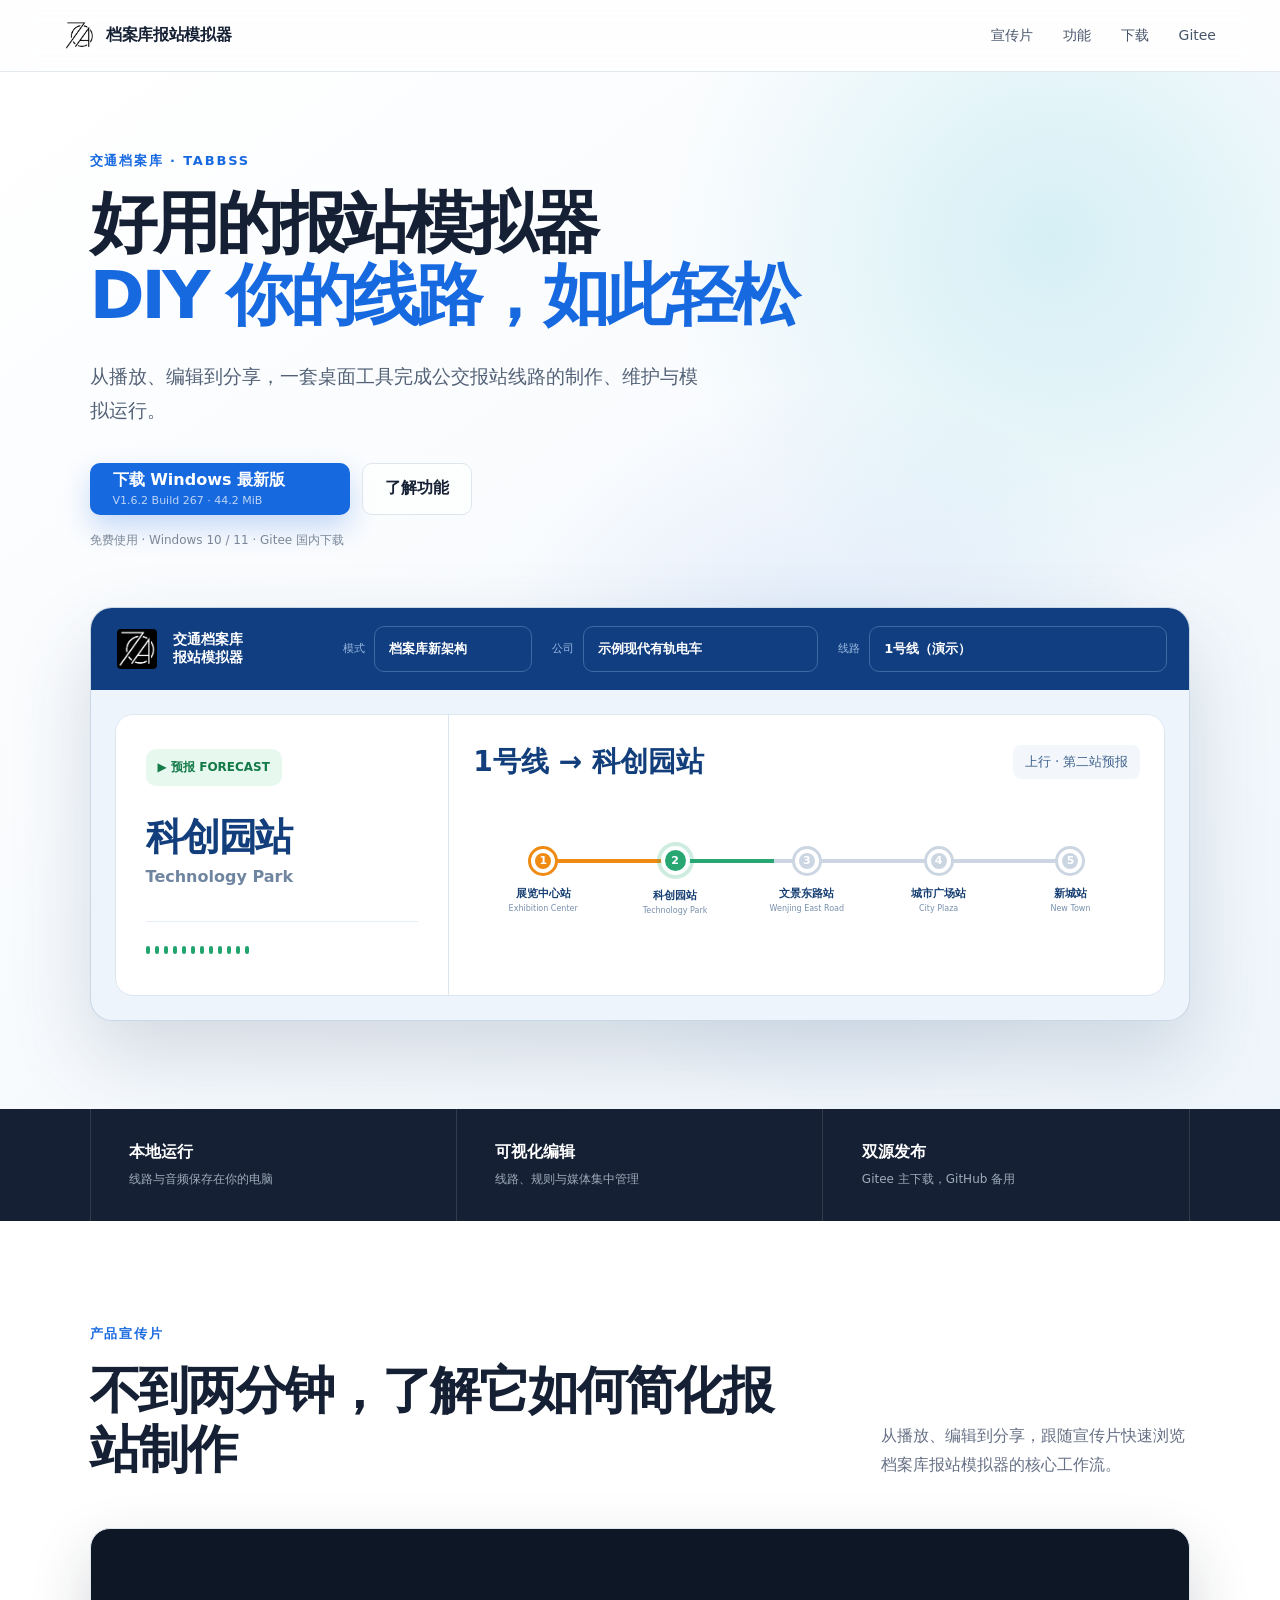
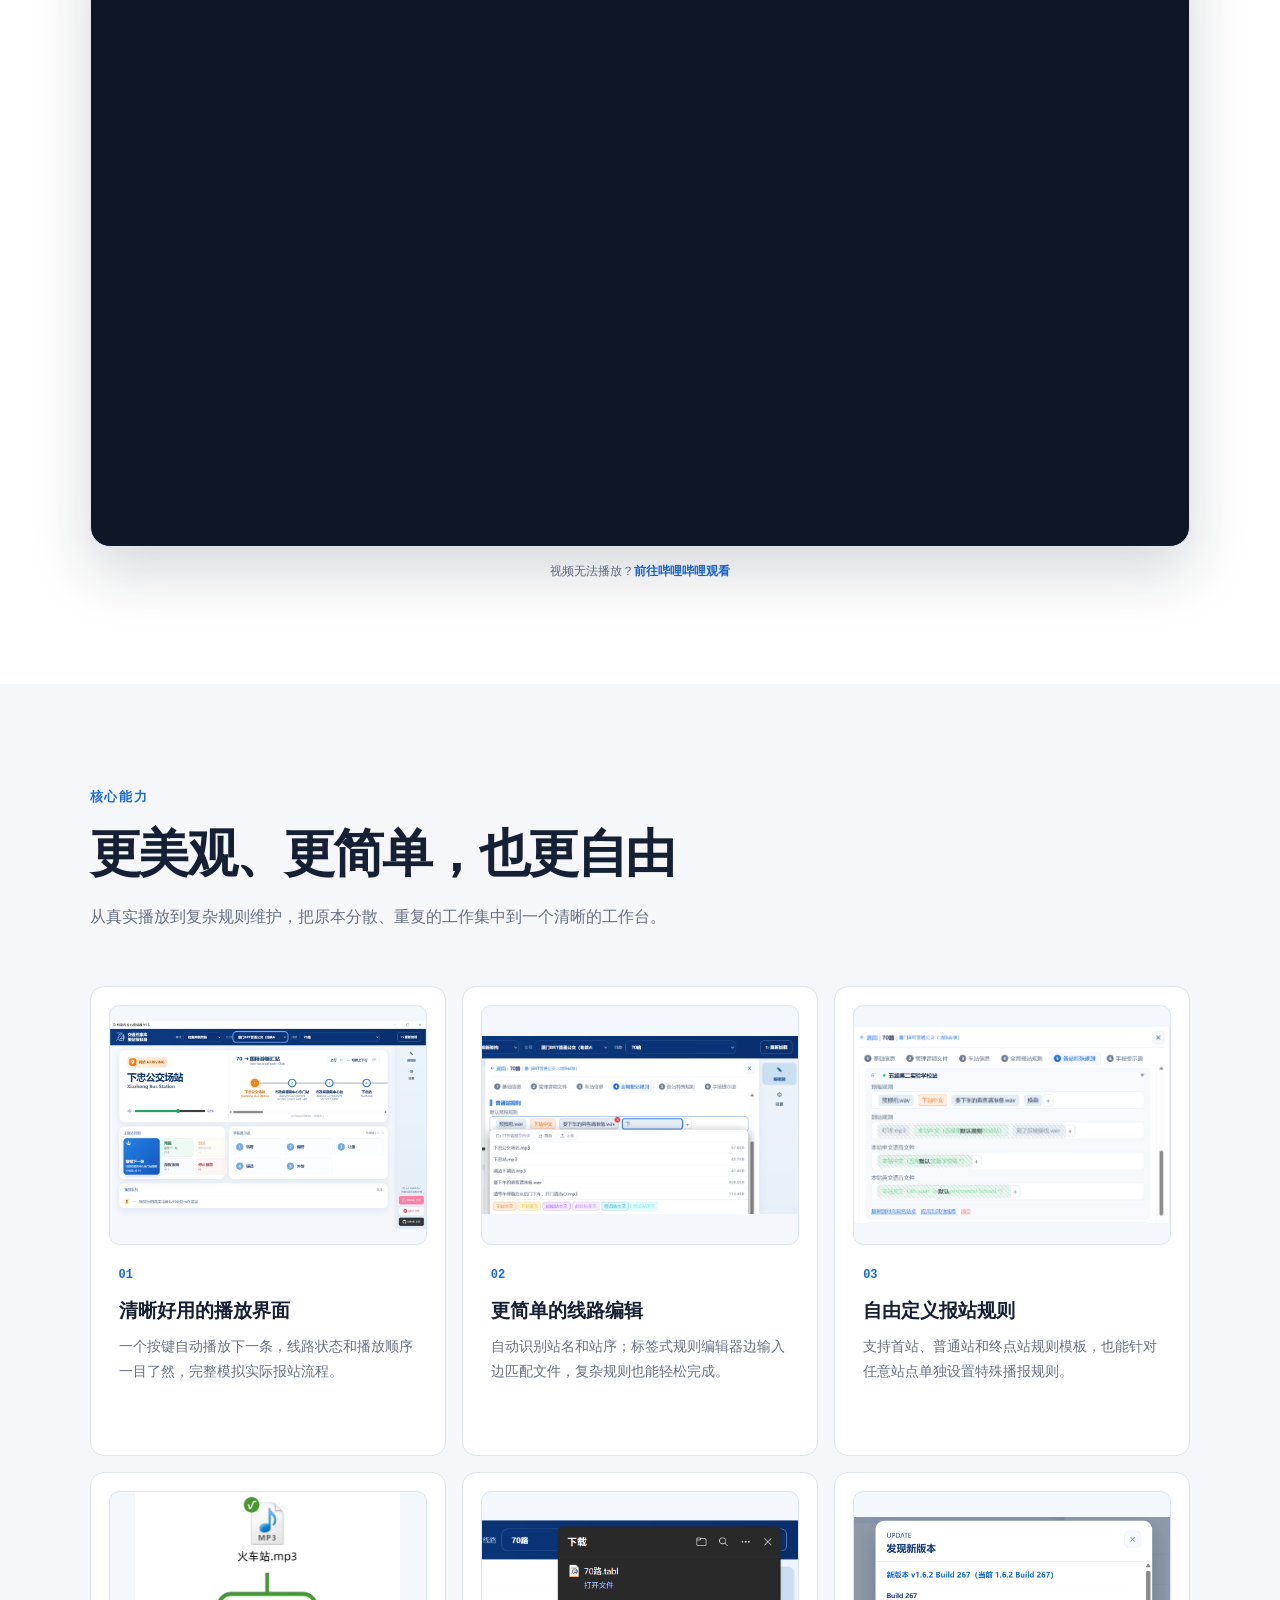
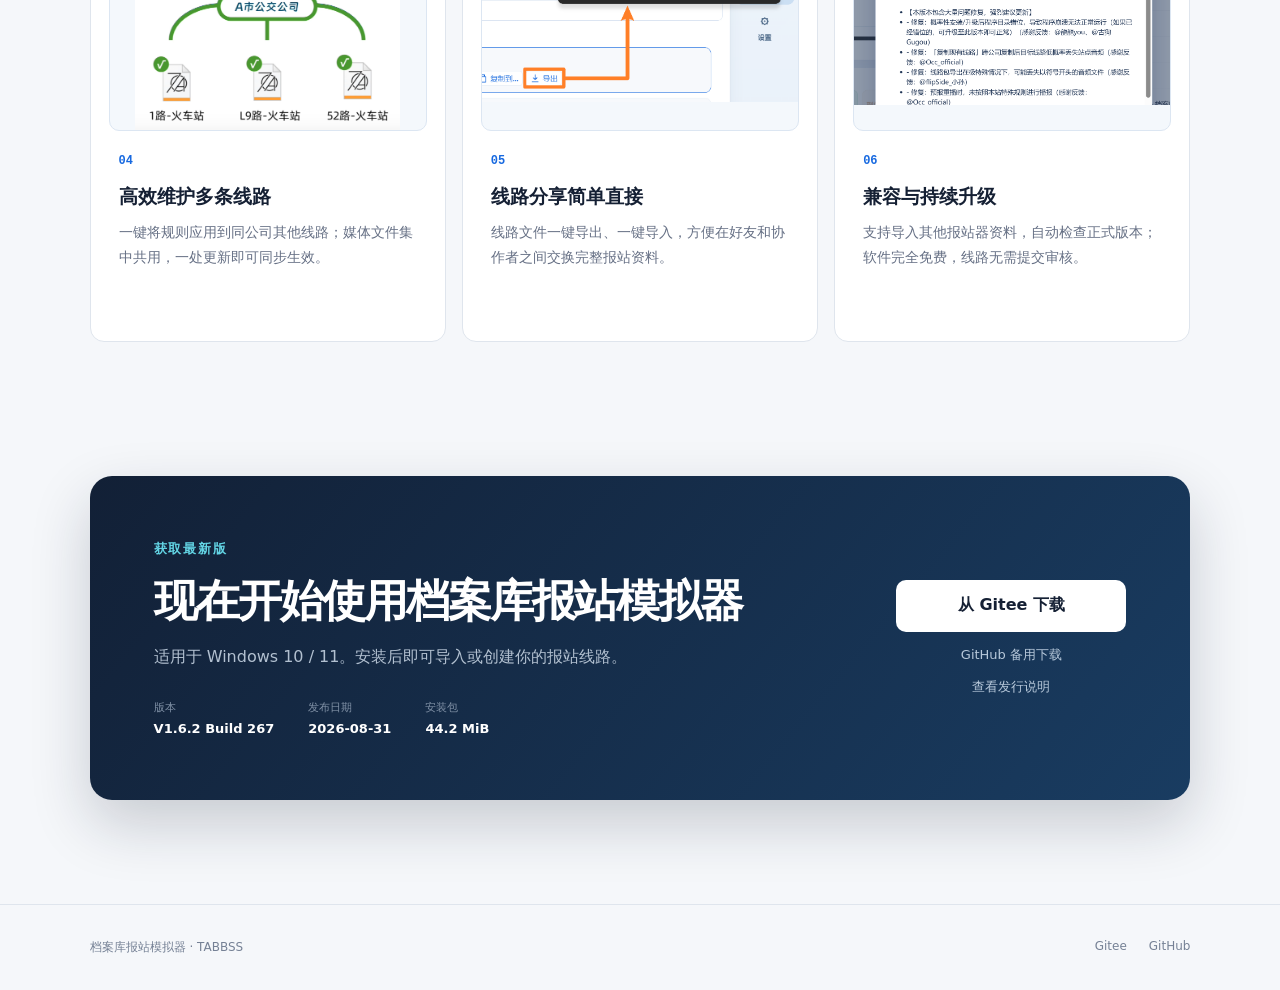
==== commit 3891d67e: "改用原始截图展示产品功能" ====
--- a/website/index.html
+++ b/website/index.html
@@ -105,27 +105,27 @@
       </div>
       <div class="feature-grid">
         <article>
-          <div class="feature-visual visual-player"><div class="mini-top">交通档案库报站模拟器 <b>演示线路</b></div><div class="mini-map"><span class="mini-arrive">到站 ARRIVING</span><strong>中央广场站</strong><div class="mini-route"><i></i><i></i><i></i><i></i></div></div><div class="mini-controls"><b>播报下一条</b><span>预报</span><span>到站</span></div></div>
+          <div class="feature-visual"><img src="./assets/features/01-player.png" alt="档案库报站模拟器播放界面"></div>
           <span>01</span><h3>清晰好用的播放界面</h3><p>一个按键自动播放下一条，线路状态和播放顺序一目了然，完整模拟实际报站流程。</p>
         </article>
         <article>
-          <div class="feature-visual visual-editor"><div class="mini-tabs">① 基础信息　② 音频文件　③ 车站信息　<b>④ 全局规则</b></div><small>默认预报规则</small><div class="rule-row"><em>预报前.wav</em><em class="param">下站中文</em><em>乘客请准备.wav</em><i>下</i><button>＋</button></div><div class="file-list"><span>下一站提示.mp3</span><span>乘客请准备.wav</span><span>请注意安全.mp3</span></div></div>
+          <div class="feature-visual"><img src="./assets/features/02-global-rules.png" alt="全局报站规则标签式编辑界面"></div>
           <span>02</span><h3>更简单的线路编辑</h3><p>自动识别站名和站序；标签式规则编辑器边输入边匹配文件，复杂规则也能轻松完成。</p>
         </article>
         <article>
-          <div class="feature-visual visual-rules"><div class="mini-tabs">① 基础信息　② 音频文件　③ 车站信息　④ 全局规则　<b>⑤ 各站规则</b></div><h4><i></i> 6　示例学校站</h4><small>预报规则</small><div class="rule-row"><em>预报前.wav</em><em class="param">下站中文</em><em>乘客请准备.wav</em><em>换乘</em></div><small>到站规则</small><div class="rule-row muted"><em>叮咚.mp3</em><em class="green">本站中文</em><em>到了.wav</em></div></div>
+          <div class="feature-visual"><img src="./assets/features/03-station-rules.png" alt="各站特殊规则编辑界面"></div>
           <span>03</span><h3>自由定义报站规则</h3><p>支持首站、普通站和终点站规则模板，也能针对任意站点单独设置特殊播报规则。</p>
         </article>
         <article>
-          <div class="feature-visual visual-share"><div class="audio-file">✓<b>站名.mp3</b></div><div class="share-company">示例公交公司</div><div class="share-branches"><span>1路-站名</span><span>2路-站名</span><span>3路-站名</span></div></div>
+          <div class="feature-visual"><img src="./assets/features/04-shared-media.png" alt="同公司线路共享媒体文件示意图"></div>
           <span>04</span><h3>高效维护多条线路</h3><p>一键将规则应用到同公司其他线路；媒体文件集中共用，一处更新即可同步生效。</p>
         </article>
         <article>
-          <div class="feature-visual visual-export"><div class="mini-editor-bg"><b>导出线路文件</b><span>将当前线路保存为可分享的 .tabl 文件</span><button>⇩ 导出</button></div><div class="download-toast"><strong>下载</strong><span>▧　演示线路.tabl</span><small>打开文件</small></div></div>
+          <div class="feature-visual"><img src="./assets/features/05-export.png" alt="一键导出线路文件界面"></div>
           <span>05</span><h3>线路分享简单直接</h3><p>线路文件一键导出、一键导入，方便在好友和协作者之间交换完整报站资料。</p>
         </article>
         <article>
-          <div class="feature-visual visual-update"><div class="update-modal"><small>UPDATE</small><strong>发现新版本</strong><hr><b>新版本 v1.6.2 Build 267</b><p>持续修复问题、完善播放与线路编辑体验。</p><span>×</span></div></div>
+          <div class="feature-visual"><img src="./assets/features/06-update.png" alt="自动检查更新界面"></div>
           <span>06</span><h3>兼容与持续升级</h3><p>支持导入其他报站器资料，自动检查正式版本；软件完全免费，线路无需提交审核。</p>
         </article>
       </div>
--- a/website/styles.css
+++ b/website/styles.css
@@ -119,18 +119,8 @@
 .feature-grid h3 { margin: 16px 10px 10px; font-size: 19px; }
 .feature-grid p { margin: 0; color: var(--muted); font-size: 14px; line-height: 1.75; }
 .feature-grid article > p, .feature-grid article > span { margin-left: 10px; margin-right: 10px; }
-.feature-visual { height: 240px; margin-bottom: 18px; overflow: hidden; position: relative; border: 1px solid #dce6f2; border-radius: 10px; color: #183d6d; background: #f4f8fc; font-size: 10px; }
-.mini-top { height: 38px; padding: 11px 13px; color: #fff; background: #103e80; }.mini-top b { float: right; }
-.mini-map { height: 132px; padding: 18px; background: #fff; }.mini-map strong { display: block; margin-top: 14px; font-size: 20px; }.mini-arrive { padding: 6px 8px; border-radius: 7px; color: #c96c09; background: #fff0df; font-weight: 800; }
-.mini-route { margin-top: 20px; display: flex; justify-content: space-around; position: relative; }.mini-route::before { content:""; position:absolute; left:12%; right:12%; top:5px; height:3px; background:#bfcbd9; }.mini-route i { width: 12px; height: 12px; border: 3px solid #fff; border-radius: 50%; background:#2670d9; box-shadow:0 0 0 2px #2670d9; z-index:1; }
-.mini-controls { padding: 10px; display: flex; gap: 8px; }.mini-controls > * { flex:1; padding: 9px; border-radius: 6px; text-align:center; background:#fff; }.mini-controls b { color:#fff; background:#2670d9; }
-.mini-tabs { height: 42px; padding: 14px 12px; overflow:hidden; color:#71839b; white-space:nowrap; background:#fff; }.mini-tabs b { color:#1769e0; }
-.visual-editor > small, .visual-rules > small { display:block; margin:12px 14px 5px; }.rule-row { margin:0 12px; padding:8px; display:flex; gap:6px; align-items:center; overflow:hidden; border:1px solid #b8d2f7; border-radius:8px; background:#fff; white-space:nowrap; }.rule-row em { padding:7px 8px; border-radius:6px; background:#e7eef7; font-style:normal; }.rule-row .param { color:#e56c00; background:#fff3e9; border:1px solid #ff8c2b; }.rule-row .green { color:#208f5c; background:#e7f8ef; }.rule-row i { padding:6px; border:2px solid #1769e0; border-radius:6px; font-style:normal; }.rule-row button { border:1px dashed #90a3bb; border-radius:6px; background:#fff; }
-.file-list { margin:0 12px; border:1px solid #d8e3ef; border-radius:0 0 8px 8px; background:#fff; }.file-list span { display:block; padding:9px; border-bottom:1px solid #e7edf4; }
-.visual-rules h4 { margin:12px 14px; }.visual-rules h4 i { display:inline-block; width:8px; height:8px; border-radius:50%; background:#21aa68; }.visual-rules .muted { opacity:.72; background:repeating-linear-gradient(45deg,#fff,#fff 5px,#eef2f6 5px,#eef2f6 9px); }
-.visual-share { display:flex; flex-direction:column; align-items:center; padding:20px; background:#fff; }.audio-file { font-size:13px; text-align:center; }.audio-file::before { content:'♫'; display:block; margin:auto auto 5px; width:42px; height:48px; font-size:32px; color:#2670d9; }.audio-file:first-letter { color:#37a42c; }.share-company { margin-top:16px; padding:10px 26px; border:4px solid #37a42c; border-radius:30px; font-size:15px; font-weight:800; }.share-branches { width:100%; margin-top:28px; display:flex; justify-content:space-between; border-top:4px solid #37a42c; }.share-branches span { padding-top:20px; position:relative; }.share-branches span::before { content:''; position:absolute; left:50%; top:0; height:16px; border-left:3px solid #37a42c; }
-.visual-export { background:#eef4fb; }.mini-editor-bg { width:72%; height:100%; padding:50px 18px 20px; display:flex; flex-direction:column; gap:12px; }.mini-editor-bg b { font-size:17px; }.mini-editor-bg span { color:#6d8097; }.mini-editor-bg button { align-self:flex-start; padding:9px 16px; border:3px solid #ff8529; color:#1769e0; background:#fff; }.download-toast { position:absolute; right:12px; top:18px; width:58%; padding:14px; border-radius:10px; color:#fff; background:#262626; box-shadow:0 12px 25px rgba(0,0,0,.25); }.download-toast strong,.download-toast span,.download-toast small { display:block; }.download-toast strong { font-size:16px; }.download-toast span { margin-top:16px; }.download-toast small { margin:8px 0 0 24px; color:#71aaff; }
-.visual-update { padding:18px; background:#9ba9bc; }.update-modal { height:100%; padding:18px; position:relative; border-radius:16px; background:#fff; }.update-modal small,.update-modal strong,.update-modal b { display:block; }.update-modal small { color:#2a5f9e; }.update-modal strong { margin-top:4px; font-size:21px; }.update-modal hr { border:0; border-top:1px solid #dce5ef; }.update-modal b { margin-top:18px; color:#1769e0; }.update-modal p { color:#4f6683; line-height:1.6; }.update-modal span { position:absolute; right:18px; top:14px; font-size:22px; }
+.feature-visual { height: 240px; margin-bottom: 18px; overflow: hidden; border: 1px solid #dce6f2; border-radius: 10px; background: #f4f8fc; }
+.feature-visual img { width: 100%; height: 100%; display: block; object-fit: contain; }
 
 .download-section { padding-top: 30px; }
 .download-card { padding: clamp(34px, 5vw, 68px); display: grid; grid-template-columns: 1fr auto; gap: 64px; align-items: center; border-radius: 22px; color: #fff; background: linear-gradient(130deg, #122036, #193c61); box-shadow: 0 24px 60px rgba(21,32,52,.2); }
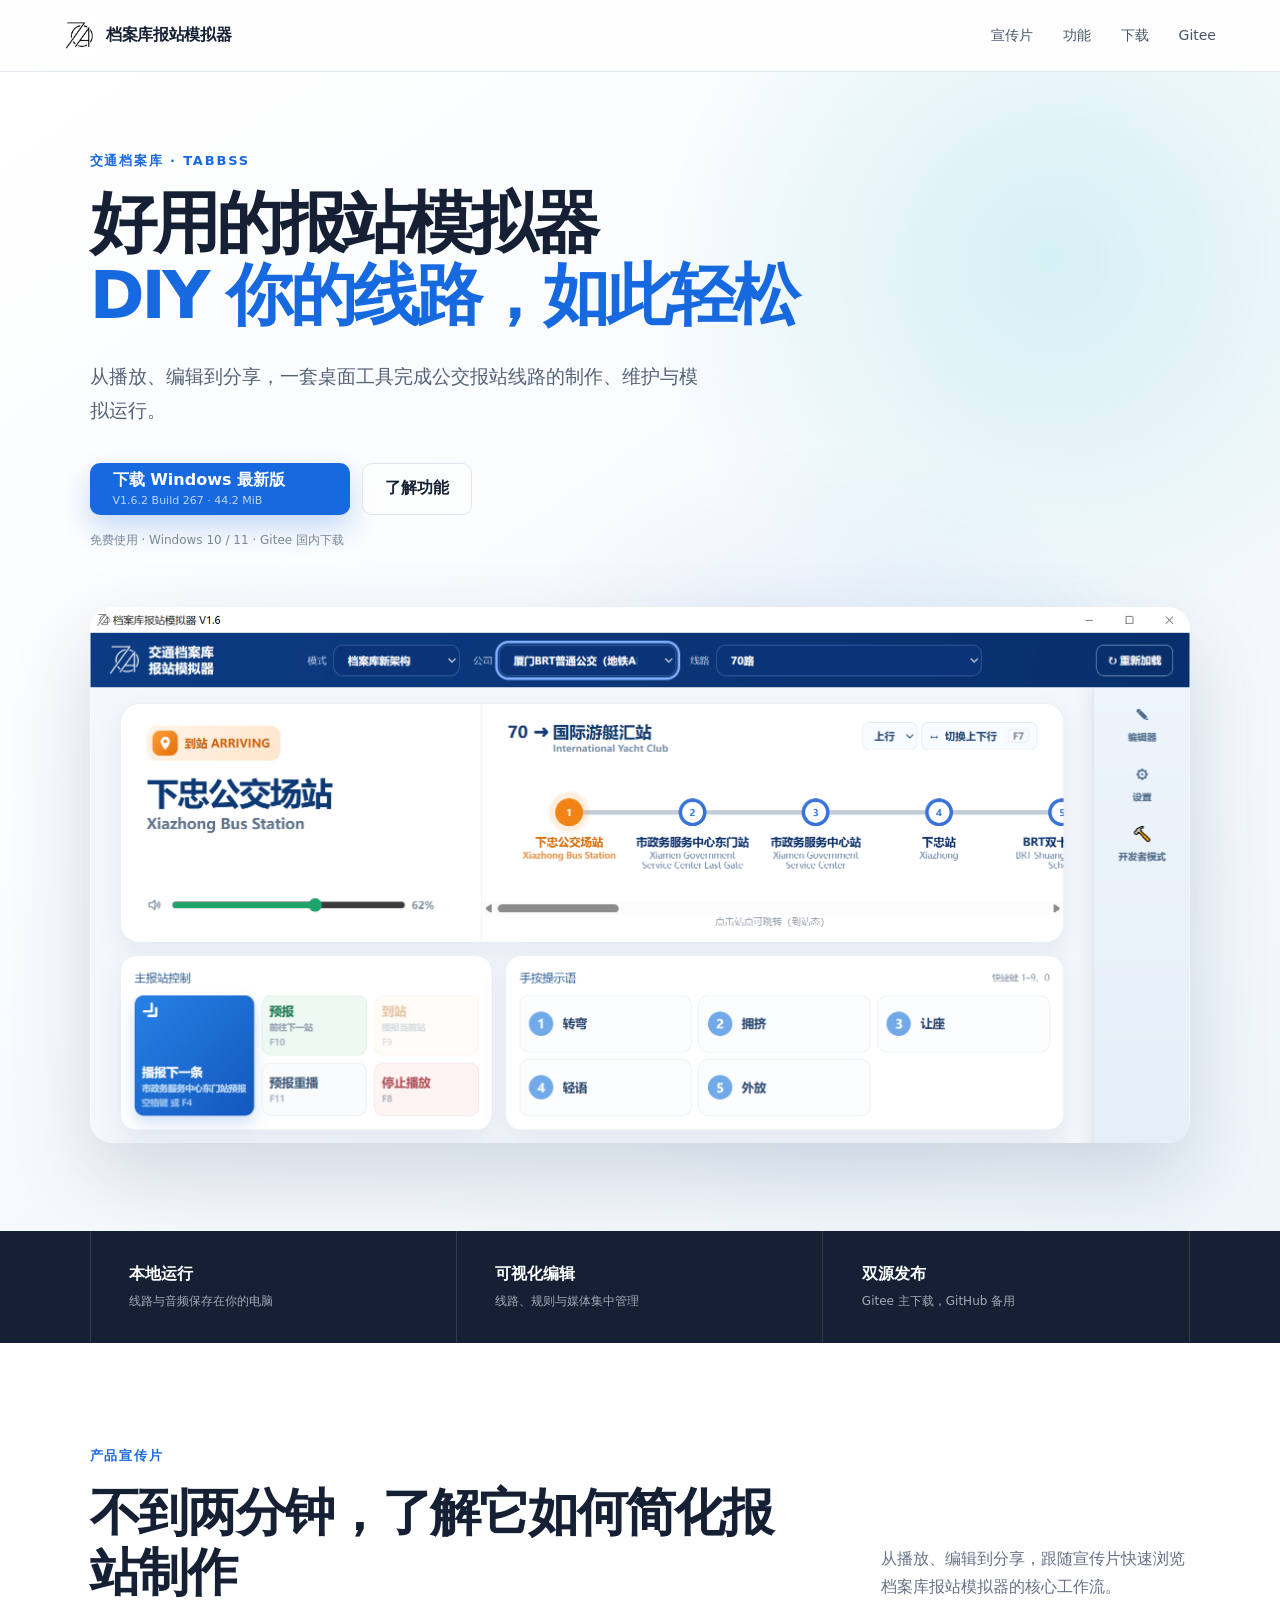
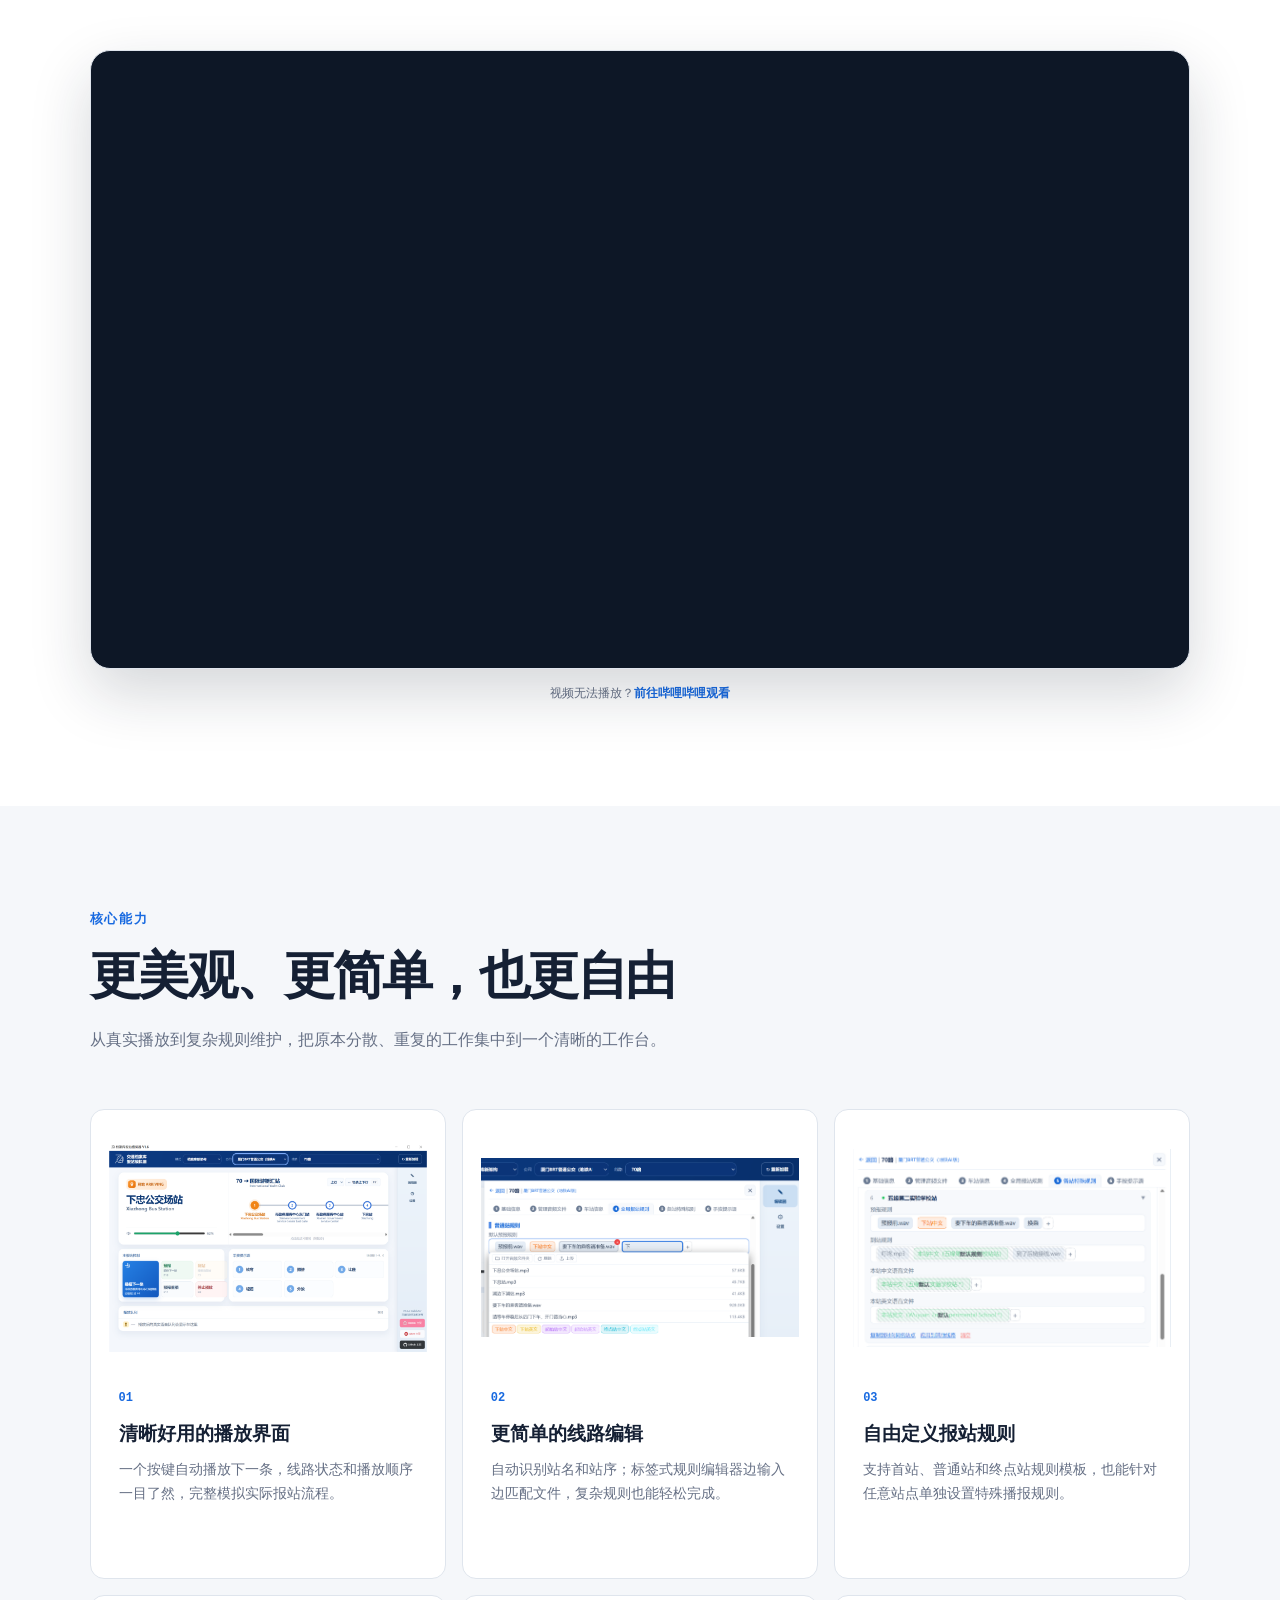
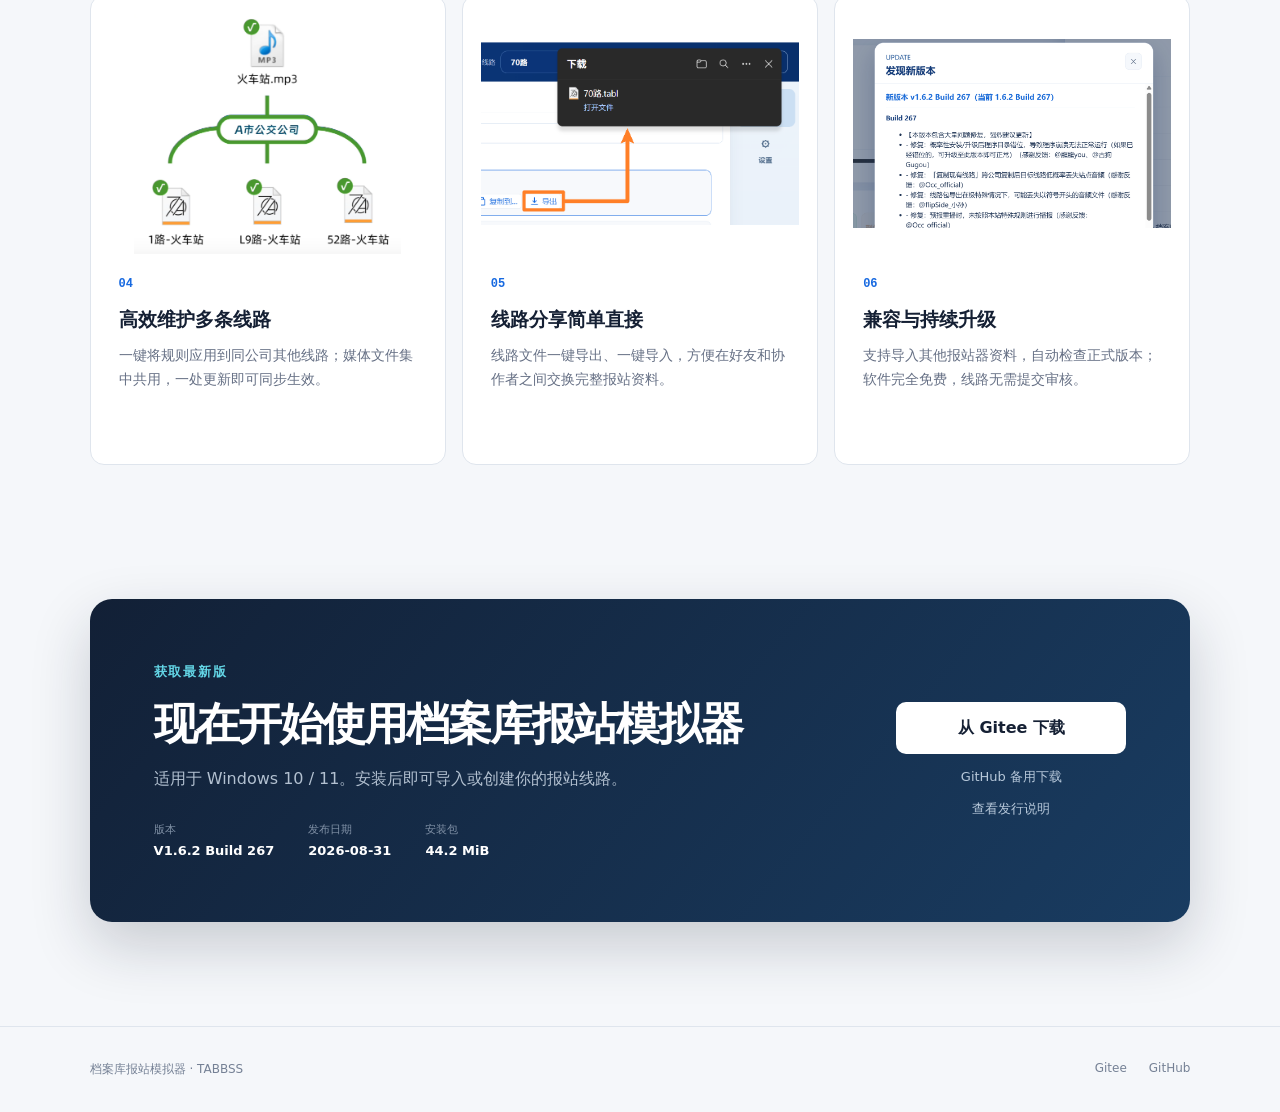
==== commit 514c0a33: "更新产品页头图与截图样式" ====
--- a/website/index.html
+++ b/website/index.html
@@ -39,33 +39,8 @@
         <p class="support-note">免费使用 · Windows 10 / 11 · Gitee 国内下载</p>
       </div>
 
-      <div class="app-preview" aria-label="档案库报站模拟器播放器顶部示意">
-        <div class="app-topbar">
-          <div class="app-brand"><img src="./assets/tabbss-logo.png" alt=""><strong>交通档案库<br>报站模拟器</strong></div>
-          <label>模式 <b>档案库新架构</b></label>
-          <label>公司 <b>示例现代有轨电车</b></label>
-          <label>线路 <b>1号线（演示）</b></label>
-        </div>
-        <div class="app-player">
-          <div class="station-panel">
-            <span class="state-badge">▶ 预报 FORECAST</span>
-            <strong>科创园站</strong>
-            <small>Technology Park</small>
-            <div class="wave-line" aria-label="播放波形动画">
-              <i></i><i></i><i></i><i></i><i></i><i></i><i></i><i></i><i></i><i></i><i></i><i></i>
-            </div>
-          </div>
-          <div class="line-panel">
-            <div class="line-title"><strong>1号线 → 科创园站</strong><small>上行 · 第二站预报</small></div>
-            <div class="route-line" aria-hidden="true">
-              <div class="stop passed"><i>1</i><span>展览中心站<small>Exhibition Center</small></span></div>
-              <div class="stop active"><i>2</i><span>科创园站<small>Technology Park</small></span></div>
-              <div class="stop"><i>3</i><span>文景东路站<small>Wenjing East Road</small></span></div>
-              <div class="stop"><i>4</i><span>城市广场站<small>City Plaza</small></span></div>
-              <div class="stop"><i>5</i><span>新城站<small>New Town</small></span></div>
-            </div>
-          </div>
-        </div>
+      <div class="hero-screenshot">
+        <img src="./assets/hero-player.png" alt="档案库报站模拟器播放界面">
       </div>
     </section>
 
--- a/website/styles.css
+++ b/website/styles.css
@@ -64,33 +64,8 @@
 .button-secondary:hover { background: #fff; }
 .support-note { margin: 17px 0 0; color: #7b8798; font-size: 12px; }
 
-.app-preview { width: 100%; overflow: hidden; border: 1px solid rgba(198,213,229,.9); border-radius: 22px; background: #eef4fb; box-shadow: 0 34px 80px rgba(46,73,108,.18); }
-.app-topbar { min-height: 82px; padding: 14px 22px; display: grid; grid-template-columns: 210px .75fr 1.05fr 1.3fr; gap: 20px; align-items: center; color: #fff; background: #103e80; }
-.app-brand { display: flex; align-items: center; gap: 12px; }
-.app-brand img { width: 48px; height: 48px; padding: 4px; border-radius: 8px; filter: invert(1); }
-.app-brand strong { font-size: 14px; line-height: 1.28; }
-.app-topbar label { display: grid; grid-template-columns: auto 1fr; align-items: center; gap: 9px; color: #9ab8df; font-size: 11px; }
-.app-topbar label b { min-width: 0; padding: 13px 14px; overflow: hidden; border: 1px solid #3c69a3; border-radius: 10px; color: #fff; font-size: 13px; text-overflow: ellipsis; white-space: nowrap; }
-.app-player { margin: 24px; display: grid; grid-template-columns: minmax(250px, .7fr) minmax(0, 1.5fr); overflow: hidden; border: 1px solid #dce6f1; border-radius: 18px; background: #fff; }
-.station-panel { min-height: 280px; padding: 34px 30px 28px; display: flex; flex-direction: column; border-right: 1px solid #dce6f1; }
-.state-badge { align-self: flex-start; padding: 10px 12px; border-radius: 10px; color: #147a48; background: #e7f8ef; font-size: 12px; font-weight: 800; }
-.station-panel > strong { margin-top: 26px; color: #123f7c; font-size: clamp(27px, 3vw, 43px); letter-spacing: -.04em; }
-.station-panel > small { margin-top: 4px; color: #6f85a0; font-size: 16px; font-weight: 700; }
-.wave-line { height: 46px; margin-top: auto; padding-top: 12px; display: flex; align-items: center; gap: 5px; border-top: 1px solid #e7edf4; }
-.wave-line i { width: 4px; height: 8px; border-radius: 4px; background: #20a56f; animation: waveform 1s ease-in-out infinite; transform-origin: center; }
-.wave-line i:nth-child(2n) { animation-delay: -.55s; }.wave-line i:nth-child(3n) { animation-delay: -.25s; }.wave-line i:nth-child(4n) { animation-delay: -.75s; }
-@keyframes waveform { 0%,100% { height: 7px; opacity: .55; } 50% { height: 30px; opacity: 1; } }
-.line-panel { min-width: 0; padding: 28px 24px; }
-.line-title { display: flex; justify-content: space-between; align-items: center; color: #123f7c; }
-.line-title strong { font-size: clamp(20px, 2.2vw, 30px); }
-.line-title small { padding: 8px 12px; border-radius: 8px; color: #42648e; background: #f3f7fb; }
-.route-line { display: flex; justify-content: space-between; position: relative; margin-top: 48px; padding: 20px 4px 12px; }
-.route-line::before { content: ""; position: absolute; left: 9%; right: 9%; top: 30px; height: 4px; background: linear-gradient(90deg, #ef8a13 0 25%, #28a773 25% 44%, #ccd6e2 44%); }
-.stop { width: 20%; display: flex; flex-direction: column; align-items: center; gap: 13px; z-index: 1; color: #173f73; font-size: 11px; font-weight: 750; text-align: center; }
-.stop i { width: 24px; height: 24px; border: 4px solid #fff; border-radius: 50%; display: grid; place-items: center; color: #fff; background: #ccd6e2; box-shadow: 0 0 0 3px #ccd6e2; font-style: normal; }
-.stop.passed i { background: #ef8a13; box-shadow: 0 0 0 3px #ef8a13; }
-.stop.active i { width: 29px; height: 29px; margin-top: -3px; background: #28a773; box-shadow: 0 0 0 4px rgba(40,167,115,.22); }
-.stop span small { display: block; margin-top: 3px; color: #7890ad; font-size: 8px; font-weight: 500; }
+.hero-screenshot { width: 100%; overflow: hidden; border-radius: 22px; box-shadow: 0 34px 80px rgba(46,73,108,.18); }
+.hero-screenshot img { width: 100%; height: auto; display: block; }
 
 .trust-strip { padding: 0 clamp(24px, 7vw, 112px); display: grid; grid-template-columns: repeat(3, 1fr); background: var(--ink); color: #fff; }
 .trust-strip div { min-height: 112px; padding: 28px clamp(18px, 3vw, 44px); display: flex; flex-direction: column; justify-content: center; gap: 8px; border-right: 1px solid rgba(255,255,255,.12); }
@@ -119,7 +94,7 @@
 .feature-grid h3 { margin: 16px 10px 10px; font-size: 19px; }
 .feature-grid p { margin: 0; color: var(--muted); font-size: 14px; line-height: 1.75; }
 .feature-grid article > p, .feature-grid article > span { margin-left: 10px; margin-right: 10px; }
-.feature-visual { height: 240px; margin-bottom: 18px; overflow: hidden; border: 1px solid #dce6f2; border-radius: 10px; background: #f4f8fc; }
+.feature-visual { height: 240px; margin-bottom: 18px; overflow: hidden; }
 .feature-visual img { width: 100%; height: 100%; display: block; object-fit: contain; }
 
 .download-section { padding-top: 30px; }
@@ -143,10 +118,6 @@
 @media (max-width: 1000px) {
   .hero { padding-top: 62px; }
   .hero-copy { max-width: 760px; }
-  .app-topbar { grid-template-columns: 190px 1fr 1fr; }
-  .app-topbar label:first-of-type { display: none; }
-  .app-player { grid-template-columns: 1fr; }
-  .station-panel { min-height: 210px; border-right: 0; border-bottom: 1px solid #dce6f1; }
   .feature-grid { grid-template-columns: repeat(2, 1fr); }
   .video-heading { grid-template-columns: 1fr; gap: 20px; }
   .download-card { grid-template-columns: 1fr; gap: 38px; }
@@ -163,16 +134,7 @@
   .hero-lead { font-size: 16px; }
   .hero-actions { flex-direction: column; }
   .button-primary { width: 100%; align-items: center; }
-  .app-preview { border-radius: 15px; }
-  .app-topbar { min-height: 64px; padding: 10px 12px; grid-template-columns: 1fr; }
-  .app-brand { justify-content: center; }.app-brand img { width:38px; height:38px; }.app-brand strong { font-size:12px; }
-  .app-topbar label { display: none; }
-  .app-player { margin: 10px; }
-  .station-panel { min-height: 190px; padding: 22px 20px 18px; }
-  .station-panel > strong { font-size: 30px; }
-  .line-panel { padding: 20px 10px; overflow:hidden; }
-  .line-title { align-items:flex-start; gap:10px; }.line-title strong { font-size:18px; }.line-title small { padding:6px; font-size:9px; }
-  .route-line { width: 560px; margin-top:34px; transform-origin:left top; transform:scale(.56); margin-bottom:-54px; }
+  .hero-screenshot { border-radius: 12px; }
   .trust-strip { grid-template-columns: 1fr; padding: 0 20px; }
   .trust-strip div, .trust-strip div:first-child { min-height: 86px; padding: 20px; border-left: 0; border-right: 0; border-bottom: 1px solid rgba(255,255,255,.12); }
   .section { padding: 76px 20px; }
